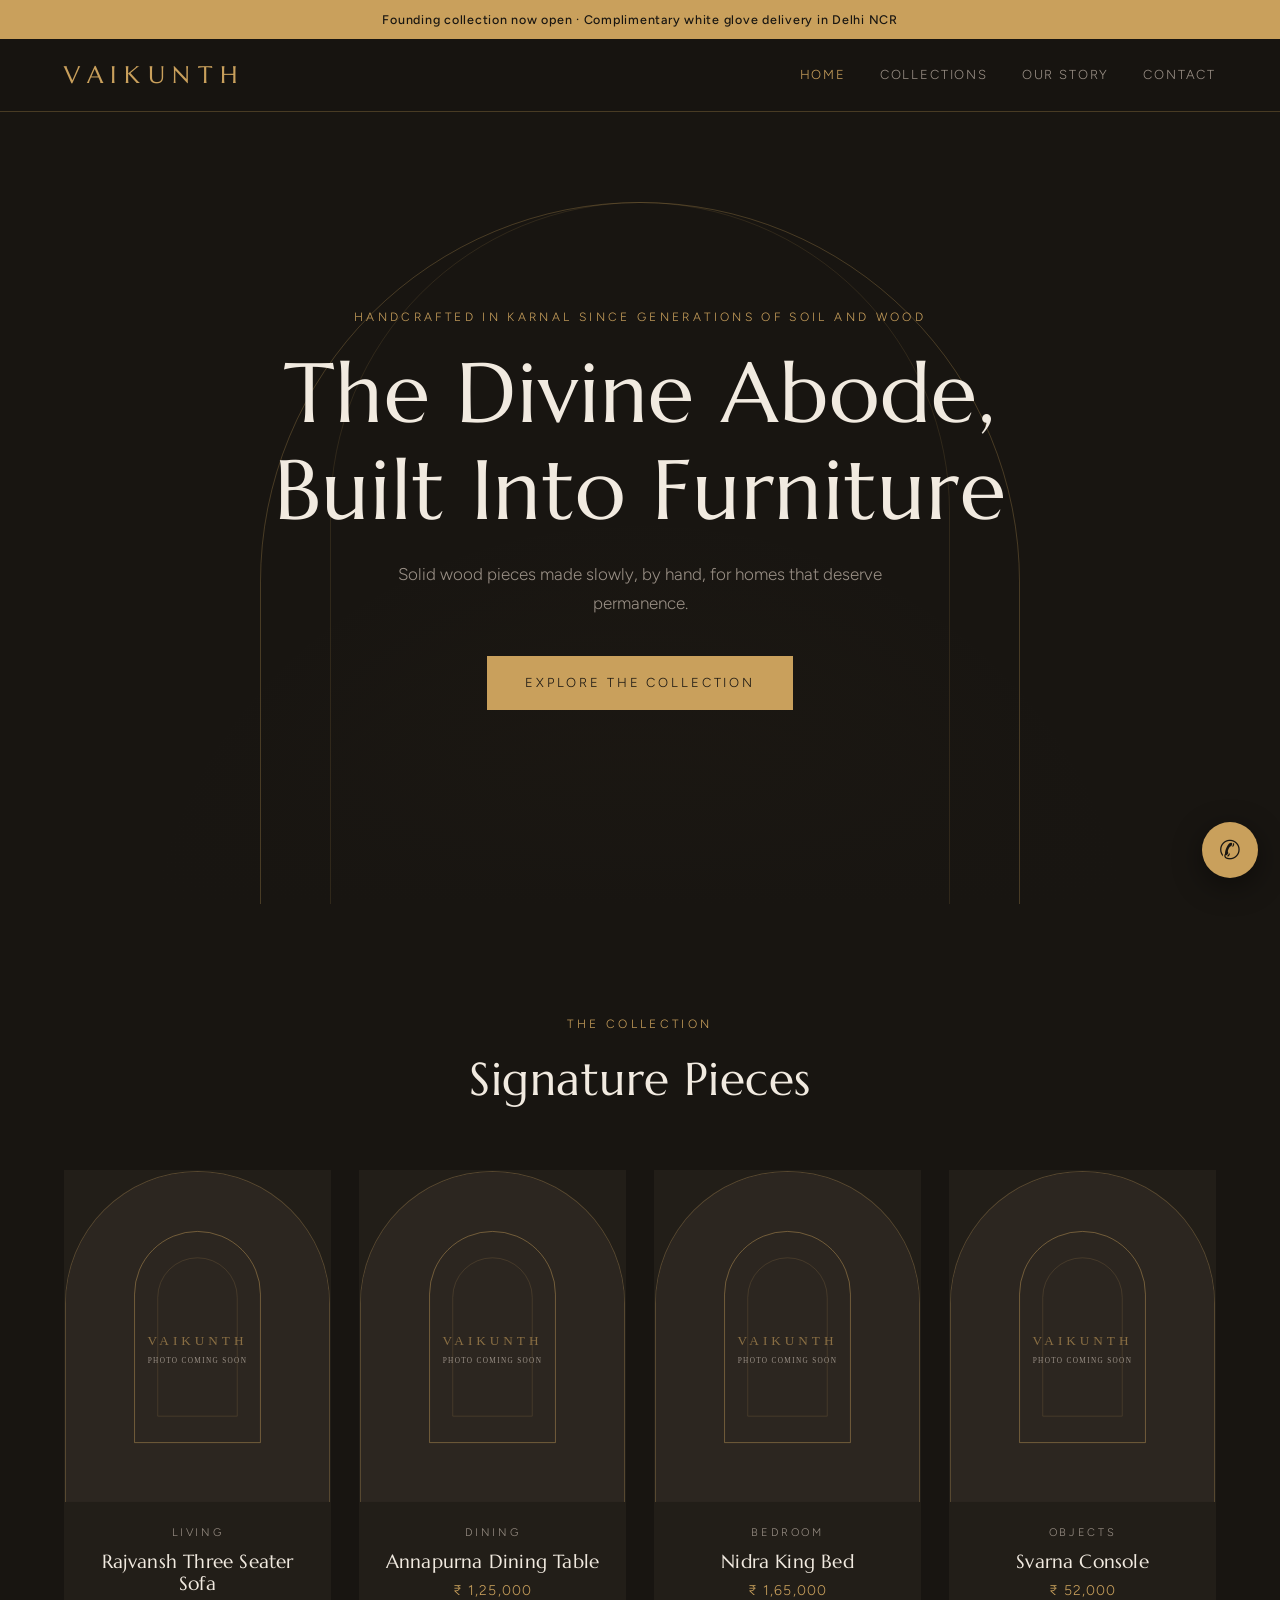
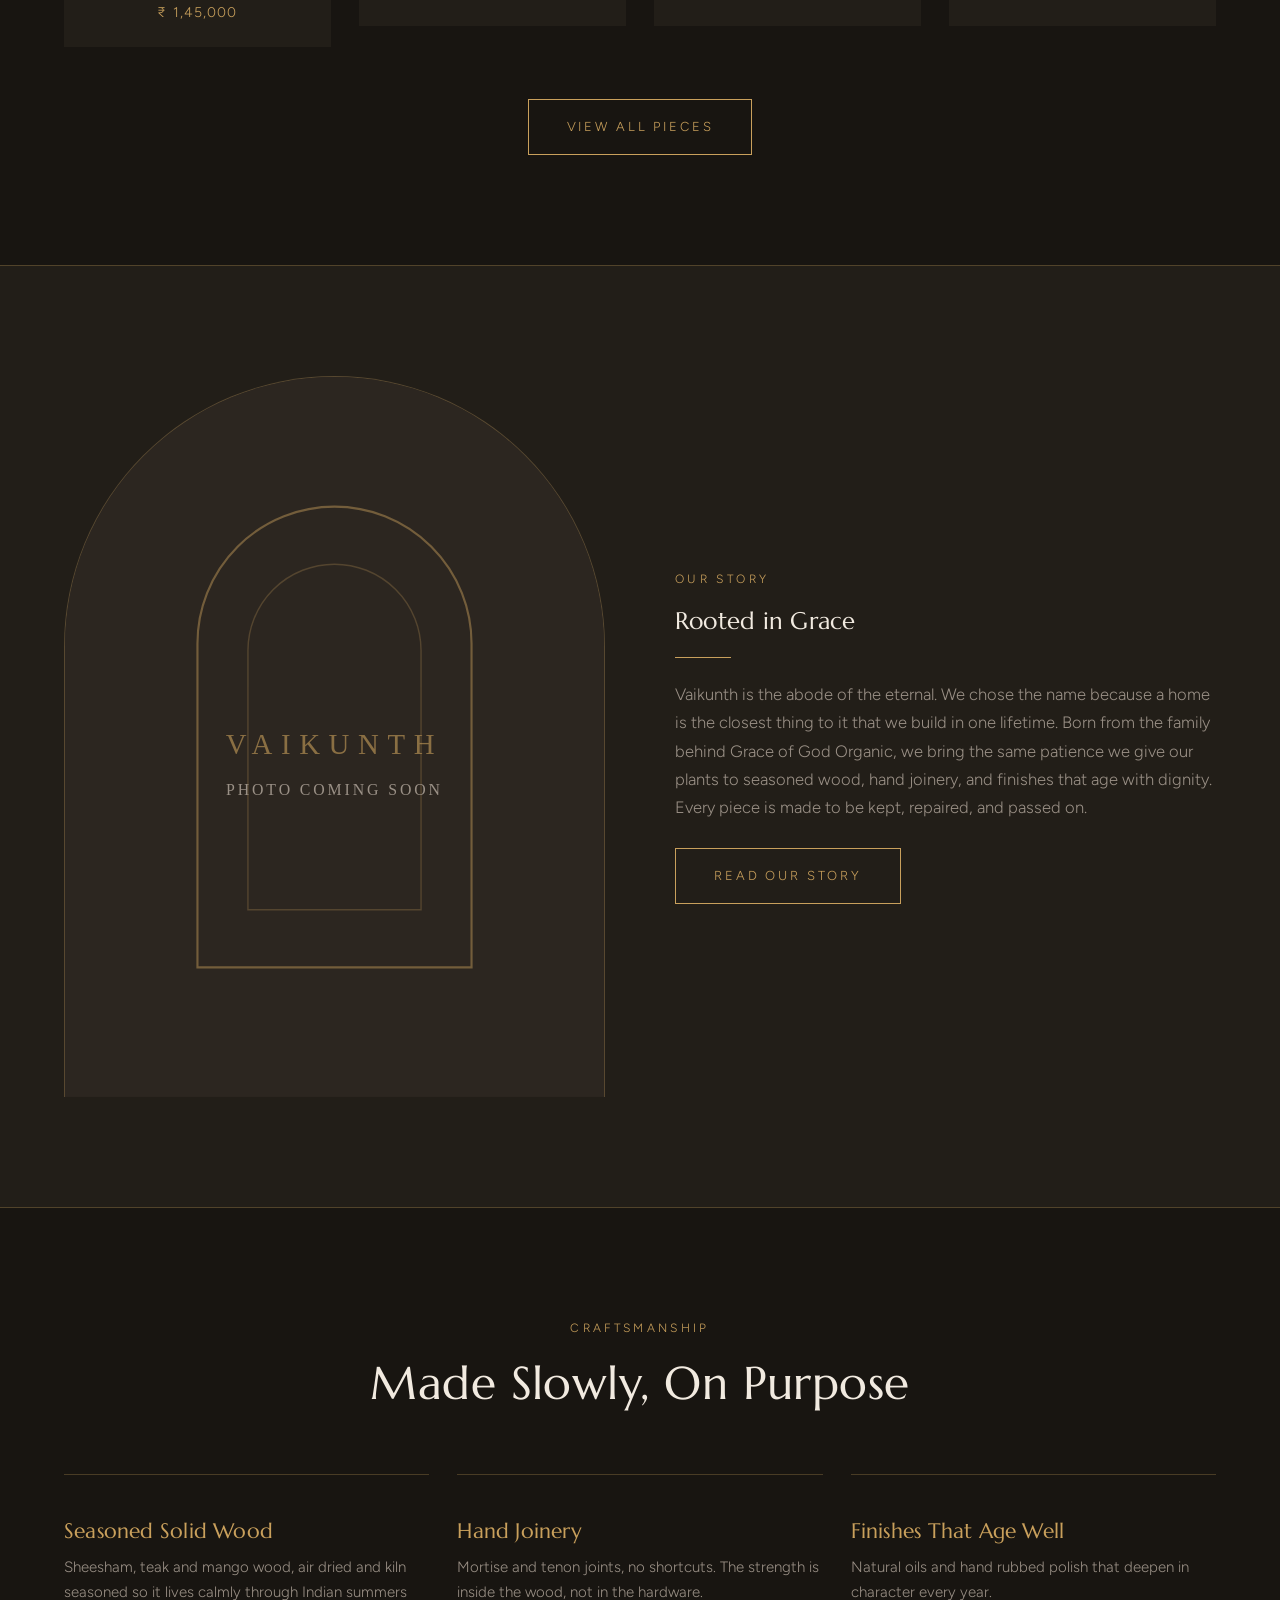
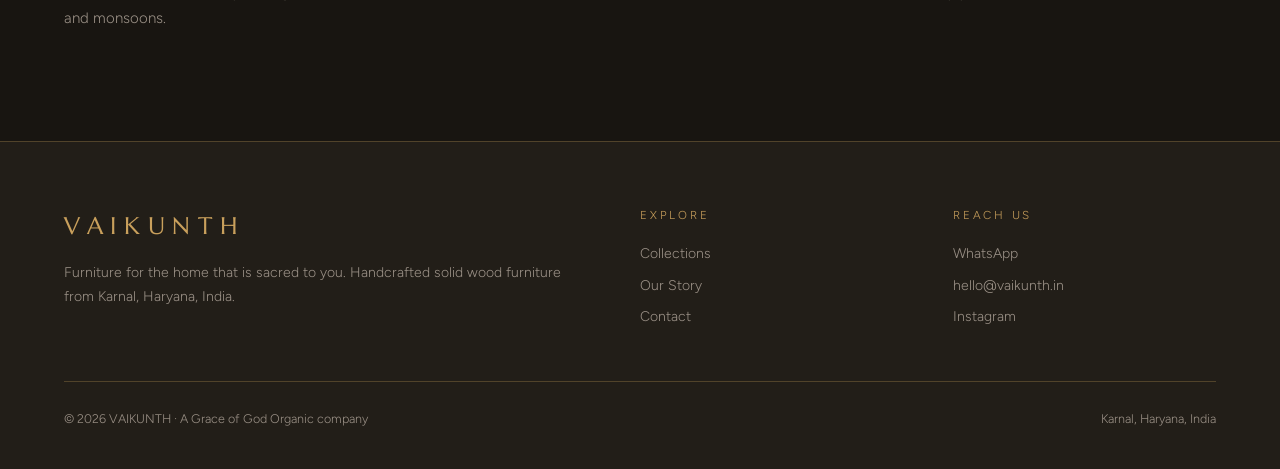
==== index.html @ a3ccf396 "Add files via upload" ====
<!DOCTYPE html><html lang="en"><head><meta charset="UTF-8"><meta name="viewport" content="width=device-width,initial-scale=1">
<title>Vaikunth — Handcrafted Luxury Furniture</title><meta name="description" content="Handcrafted solid wood luxury furniture from Karnal, India. Sofas, dining, beds and decor made to be kept for generations.">
<link rel="stylesheet" href="style.css"></head><body>
<div class="announce" id="announce"></div><nav id="nav"></nav>
<header class="hero"><div class="hero-img" id="hero-img"></div>
  <div class="hero-arch"></div><div class="hero-arch b"></div>
  <div class="wrap"><div class="eyebrow" id="hero-eyebrow"></div>
    <h1 id="hero-title"></h1><p id="hero-sub"></p>
    <a class="btn" href="collections.html" id="hero-cta"></a></div>
</header>
<section><div class="wrap">
  <div class="sec-head rv"><div class="eyebrow">The Collection</div><h2>Signature Pieces</h2></div>
  <div class="grid g4" id="featured"></div>
  <div style="text-align:center;margin-top:52px" class="rv"><a class="btn ghost" href="collections.html">View All Pieces</a></div>
</div></section>
<section class="band"><div class="wrap split">
  <div class="frame rv"><img src="images/placeholder.svg" alt="Vaikunth craftsmanship"></div>
  <div class="rv"><div class="eyebrow">Our Story</div><h2 id="story-title"></h2><div class="gold-line"></div>
    <p id="story-text"></p><br><a class="btn ghost" href="about.html">Read Our Story</a></div>
</div></section>
<section><div class="wrap">
  <div class="sec-head rv"><div class="eyebrow">Craftsmanship</div><h2>Made Slowly, On Purpose</h2></div>
  <div class="grid g3" id="craft"></div>
</div></section>
<footer id="footer"></footer>
<script src="config.js"></script><script src="app.js"></script><script>boot("index")</script>
</body></html>
---- style.css ----
/* VAIKUNTH design system — edit config.js for content; this file controls look */
@import url('https://fonts.googleapis.com/css2?family=Marcellus&family=Figtree:wght@300;400;500;600&display=swap');

:root{
  --ink:#181511;          /* charcoal */
  --ink-2:#221E18;        /* raised surface */
  --ink-3:#2C2620;        /* card */
  --gold:#C9A05C;         /* antique gold */
  --gold-soft:#A98B58;
  --ivory:#F1EAE0;
  --stone:#9A9086;
  --line:rgba(201,160,92,.28);
  --display:'Marcellus',serif;
  --body:'Figtree',sans-serif;
  --arch:999px 999px 0 0;
}
*{margin:0;padding:0;box-sizing:border-box}
html{scroll-behavior:smooth}
body{background:var(--ink);color:var(--ivory);font-family:var(--body);font-weight:300;line-height:1.7;-webkit-font-smoothing:antialiased}
img{display:block;width:100%;height:100%;object-fit:cover}
a{color:inherit;text-decoration:none}
h1,h2,h3{font-family:var(--display);font-weight:400;line-height:1.15;letter-spacing:.01em}

.wrap{max-width:1200px;margin:0 auto;padding:0 24px}
.eyebrow{font-size:12px;letter-spacing:.28em;text-transform:uppercase;color:var(--gold);margin-bottom:18px}
.gold-line{width:56px;height:1px;background:var(--gold);margin:22px 0}

/* Announcement + Nav */
.announce{background:var(--gold);color:var(--ink);text-align:center;font-size:12.5px;font-weight:500;letter-spacing:.06em;padding:9px 16px}
nav{position:sticky;top:0;z-index:50;background:rgba(24,21,17,.85);backdrop-filter:blur(14px);border-bottom:1px solid var(--line)}
.nav-in{display:flex;align-items:center;justify-content:space-between;height:72px}
.logo{font-family:var(--display);font-size:24px;letter-spacing:.32em;color:var(--gold)}
.nav-links{display:flex;gap:34px;font-size:13px;letter-spacing:.14em;text-transform:uppercase}
.nav-links a{color:var(--stone);transition:color .3s}
.nav-links a:hover,.nav-links a.on{color:var(--gold)}
.burger{display:none;background:none;border:1px solid var(--line);color:var(--gold);font-size:20px;padding:4px 12px;cursor:pointer}

/* Hero */
.hero{min-height:88vh;display:grid;place-items:center;text-align:center;position:relative;overflow:hidden;
  background:radial-gradient(60% 90% at 50% 110%,rgba(201,160,92,.16),transparent 65%),var(--ink)}
.hero-img{position:absolute;inset:0;background-size:cover;background-position:center;z-index:0}
.hero-img::after{content:"";position:absolute;inset:0;background:linear-gradient(180deg,rgba(24,21,17,.55),rgba(24,21,17,.75) 70%,var(--ink))}
.hero .wrap,.hero-arch{position:relative;z-index:1}
.hero-arch{position:absolute;inset:auto 0 -32vh 0;margin:0 auto;width:min(78vw,760px);height:110vh;border:1px solid var(--line);border-radius:var(--arch);pointer-events:none;will-change:transform}
.hero-arch.b{width:min(64vw,620px);opacity:.5}
.hero h1{font-size:clamp(42px,7vw,84px);white-space:pre-line;margin:18px 0 22px}
.hero p{color:var(--stone);max-width:520px;margin:0 auto 38px;font-size:17px}
.btn{display:inline-block;font-size:13px;letter-spacing:.22em;text-transform:uppercase;color:var(--ink);background:var(--gold);padding:16px 38px;transition:background .3s,transform .3s}
.btn:hover{background:var(--ivory);transform:translateY(-2px)}
.btn.ghost{background:transparent;color:var(--gold);border:1px solid var(--gold)}
.btn.ghost:hover{background:var(--gold);color:var(--ink)}

/* Sections */
section{padding:110px 0}
.sec-head{text-align:center;max-width:640px;margin:0 auto 64px}
.sec-head h2{font-size:clamp(30px,4vw,46px)}
.sec-head p{color:var(--stone);margin-top:14px}

/* Cards + grids */
.grid{display:grid;gap:28px}
.g3{grid-template-columns:repeat(3,1fr)}
.g4{grid-template-columns:repeat(4,1fr)}
.card{perspective:900px}
.card-in{background:var(--ink-2);border:1px solid transparent;transition:border-color .4s,transform .4s;transform-style:preserve-3d;will-change:transform}
.card:hover .card-in{border-color:var(--line)}
.frame{aspect-ratio:4/5;border-radius:var(--arch);overflow:hidden;background:var(--ink-3);border:1px solid var(--line);border-bottom:none}
.card-body{padding:22px;text-align:center}
.card-body h3{font-size:19px;margin-bottom:6px}
.price{color:var(--gold);font-size:14px;letter-spacing:.08em}
.coll-name{font-size:11px;letter-spacing:.24em;text-transform:uppercase;color:var(--stone);margin-bottom:8px}

/* Story band */
.band{background:var(--ink-2);border-top:1px solid var(--line);border-bottom:1px solid var(--line)}
.split{display:grid;grid-template-columns:1fr 1fr;gap:70px;align-items:center}
.split .frame{aspect-ratio:3/4}
.split p{color:var(--stone);font-size:16.5px}

/* Craft */
.craft{border-top:1px solid var(--line);padding-top:44px}
.craft h3{font-size:21px;color:var(--gold);margin-bottom:12px}
.craft p{color:var(--stone);font-size:15px}

/* Product page */
.pd{display:grid;grid-template-columns:1fr 1fr;gap:70px;padding:80px 0;align-items:start}
.pd .frame{aspect-ratio:4/5;position:sticky;top:100px}
.pd h1{font-size:clamp(32px,4vw,48px);margin:10px 0 8px}
.pd .price{font-size:20px}
.pd .desc{color:var(--stone);margin:26px 0;font-size:16.5px}
.spec{display:grid;grid-template-columns:130px 1fr;gap:10px 20px;font-size:14.5px;border-top:1px solid var(--line);padding-top:24px;margin-bottom:34px}
.spec dt{color:var(--gold);letter-spacing:.08em;text-transform:uppercase;font-size:11.5px;padding-top:2px}
.spec dd{color:var(--ivory)}
.cta-row{display:flex;gap:14px;flex-wrap:wrap}

/* About */
.about p{color:var(--stone);font-size:17px;margin-bottom:22px;max-width:680px}
.promise{display:grid;grid-template-columns:repeat(2,1fr);gap:16px;margin-top:44px;max-width:680px}
.promise div{border:1px solid var(--line);padding:18px 22px;font-size:14.5px;color:var(--ivory)}
.promise div::before{content:"— ";color:var(--gold)}

/* Contact */
.contact-grid{display:grid;grid-template-columns:1fr 1fr;gap:70px}
.c-item{margin-bottom:26px}
.c-item .eyebrow{margin-bottom:6px}
.c-item a{font-size:19px;font-family:var(--display)}
.c-item a:hover{color:var(--gold)}
form{display:grid;gap:16px}
input,textarea{background:var(--ink-2);border:1px solid var(--line);color:var(--ivory);font-family:var(--body);font-size:15px;padding:15px 18px;width:100%}
input:focus,textarea:focus{outline:1px solid var(--gold)}
label{font-size:11.5px;letter-spacing:.2em;text-transform:uppercase;color:var(--stone)}

/* Footer */
footer{border-top:1px solid var(--line);padding:64px 0 40px;background:var(--ink-2)}
.f-grid{display:grid;grid-template-columns:2fr 1fr 1fr;gap:50px;margin-bottom:44px}
.f-grid .logo{margin-bottom:14px;display:block}
.f-grid p,.f-grid a{color:var(--stone);font-size:14px;display:block;margin-bottom:8px}
.f-grid a:hover{color:var(--gold)}
.f-head{font-size:11.5px;letter-spacing:.24em;text-transform:uppercase;color:var(--gold);margin-bottom:16px}
.f-bottom{border-top:1px solid var(--line);padding-top:26px;font-size:12.5px;color:var(--stone);display:flex;justify-content:space-between;flex-wrap:wrap;gap:10px}

/* WhatsApp float */
.wa-float{position:fixed;right:22px;bottom:22px;z-index:60;width:56px;height:56px;border-radius:50%;background:var(--gold);color:var(--ink);display:grid;place-items:center;font-size:26px;box-shadow:0 8px 30px rgba(0,0,0,.45);transition:transform .3s}
.wa-float:hover{transform:scale(1.08)}

/* Reveal animation */
.rv{opacity:0;transform:translateY(34px);transition:opacity .9s ease,transform .9s ease}
.rv.in{opacity:1;transform:none}

@media(prefers-reduced-motion:reduce){
  .rv{opacity:1;transform:none;transition:none}
  .hero-arch{display:none}
  html{scroll-behavior:auto}
}
@media(max-width:920px){
  .g3,.g4{grid-template-columns:repeat(2,1fr)}
  .split,.pd,.contact-grid{grid-template-columns:1fr;gap:44px}
  .pd .frame{position:static}
  .f-grid{grid-template-columns:1fr}
  .nav-links{display:none;position:absolute;top:72px;left:0;right:0;background:var(--ink-2);flex-direction:column;padding:26px;gap:20px;border-bottom:1px solid var(--line)}
  .nav-links.open{display:flex}
  .burger{display:block}
  section{padding:76px 0}
}
@media(max-width:560px){.g3,.g4{grid-template-columns:1fr}.promise{grid-template-columns:1fr}}
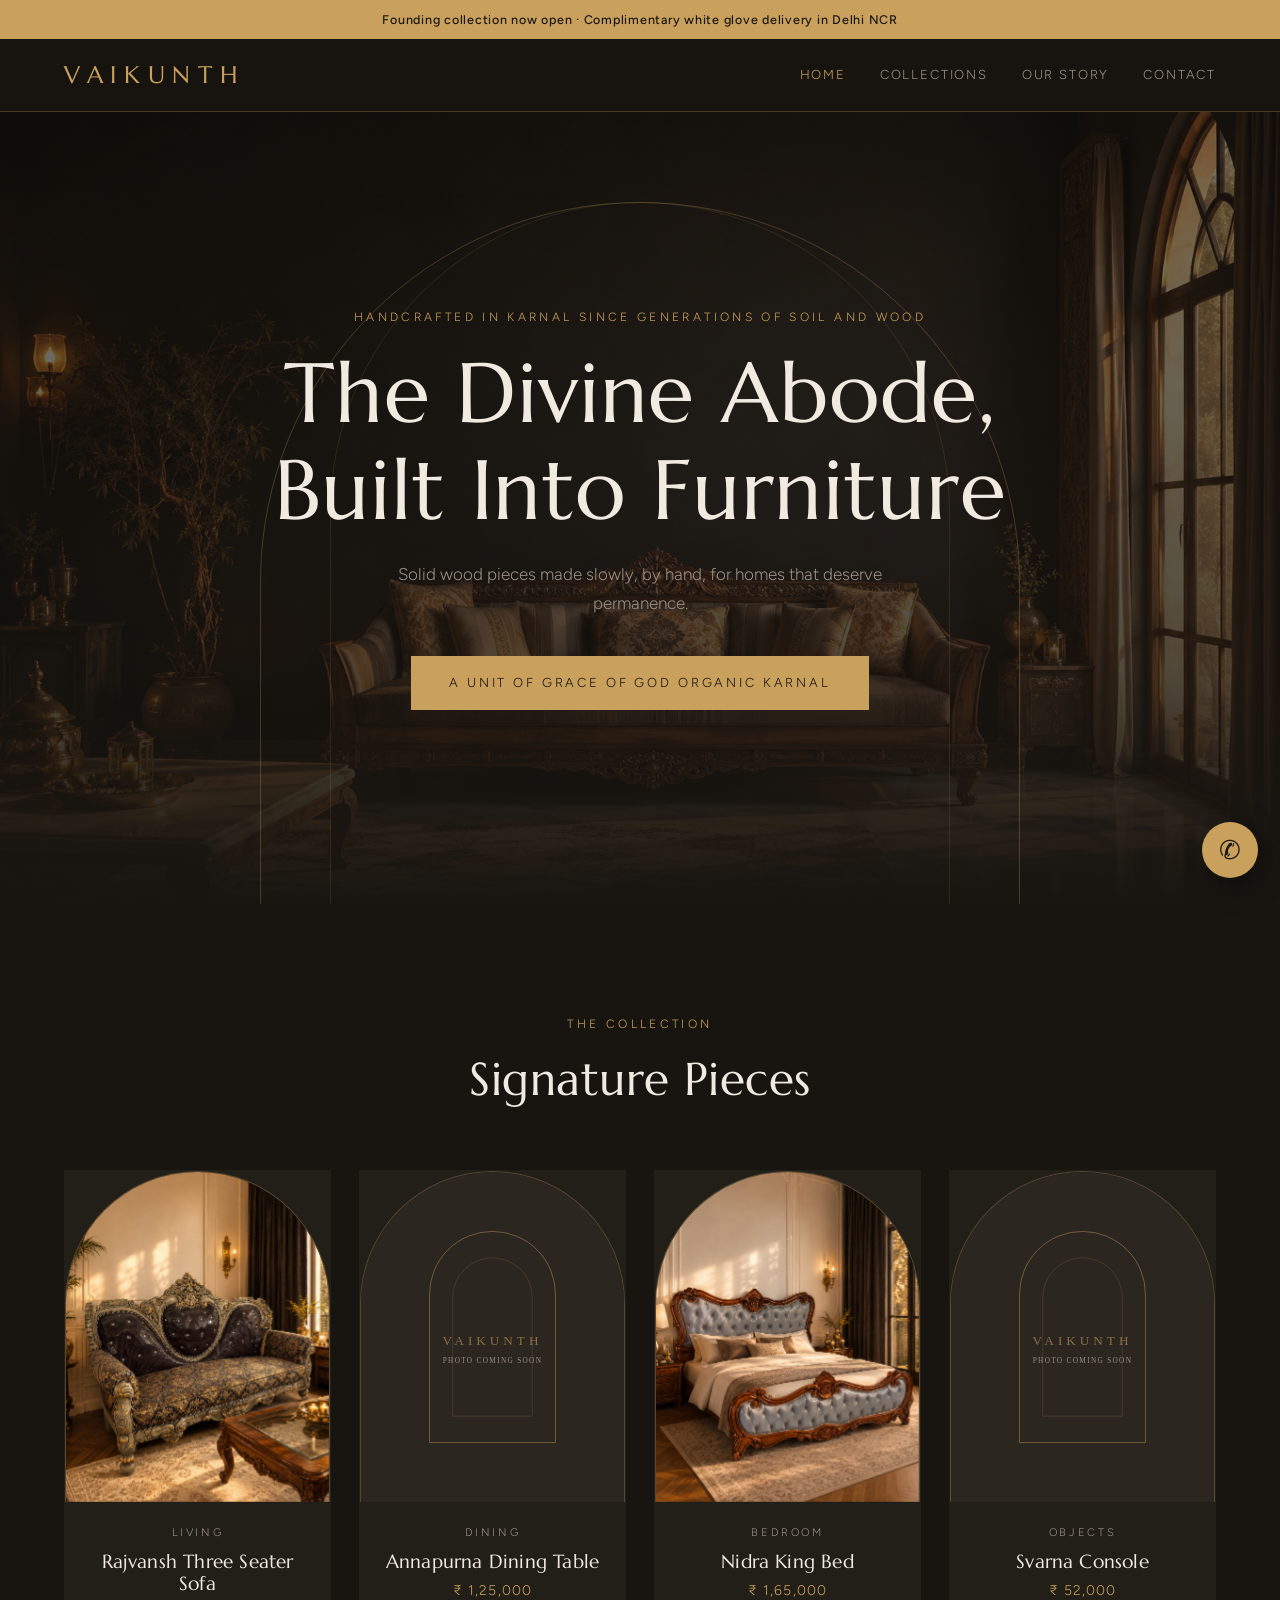
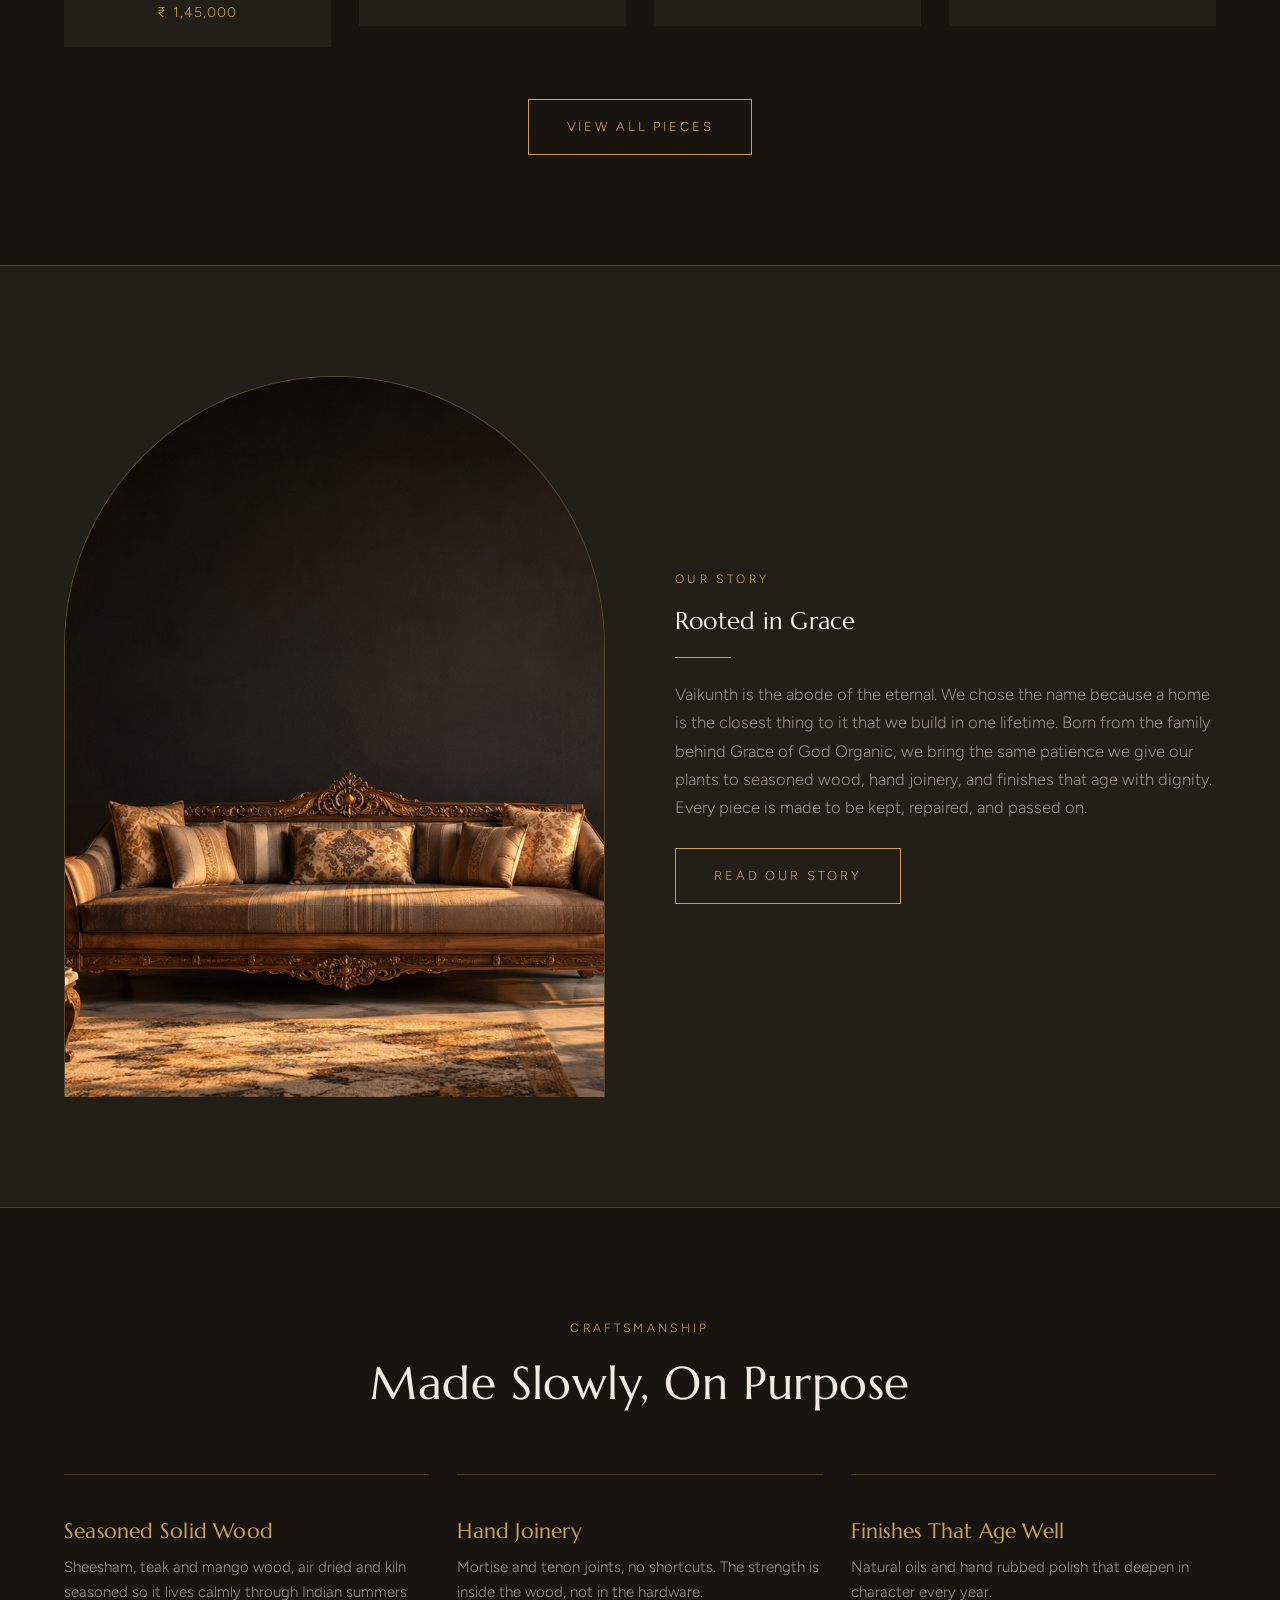
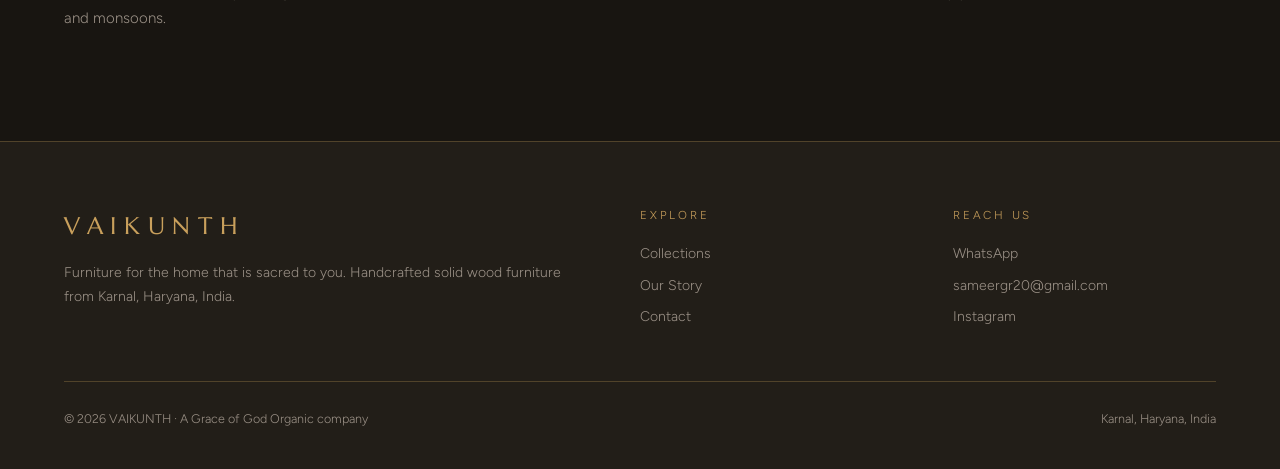
==== commit 223188ae: "Replace placeholder image with hero image" ====
--- a/index.html
+++ b/index.html
@@ -14,7 +14,7 @@
   <div style="text-align:center;margin-top:52px" class="rv"><a class="btn ghost" href="collections.html">View All Pieces</a></div>
 </div></section>
 <section class="band"><div class="wrap split">
-  <div class="frame rv"><img src="images/placeholder.svg" alt="Vaikunth craftsmanship"></div>
+  <div class="frame rv"><img src="images/hero.jpeg" alt="Vaikunth craftsmanship"></div>
   <div class="rv"><div class="eyebrow">Our Story</div><h2 id="story-title"></h2><div class="gold-line"></div>
     <p id="story-text"></p><br><a class="btn ghost" href="about.html">Read Our Story</a></div>
 </div></section>
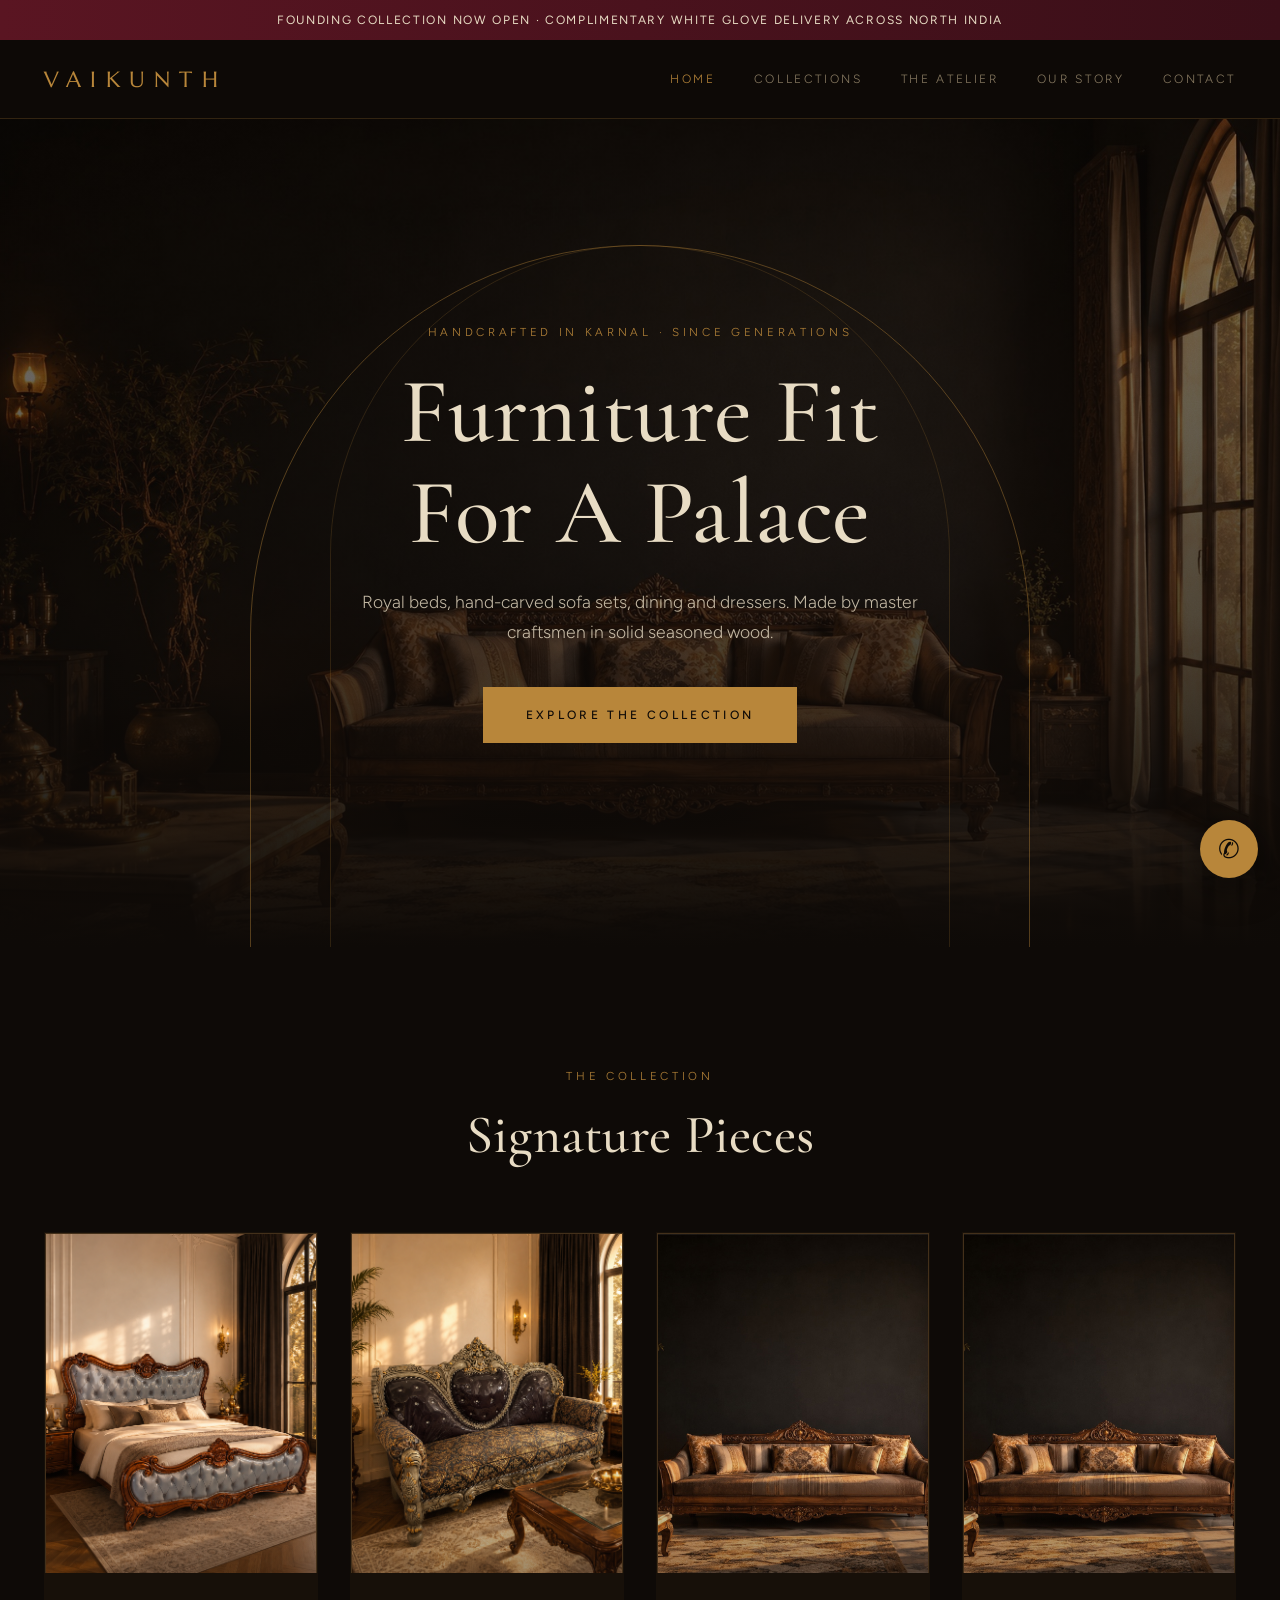
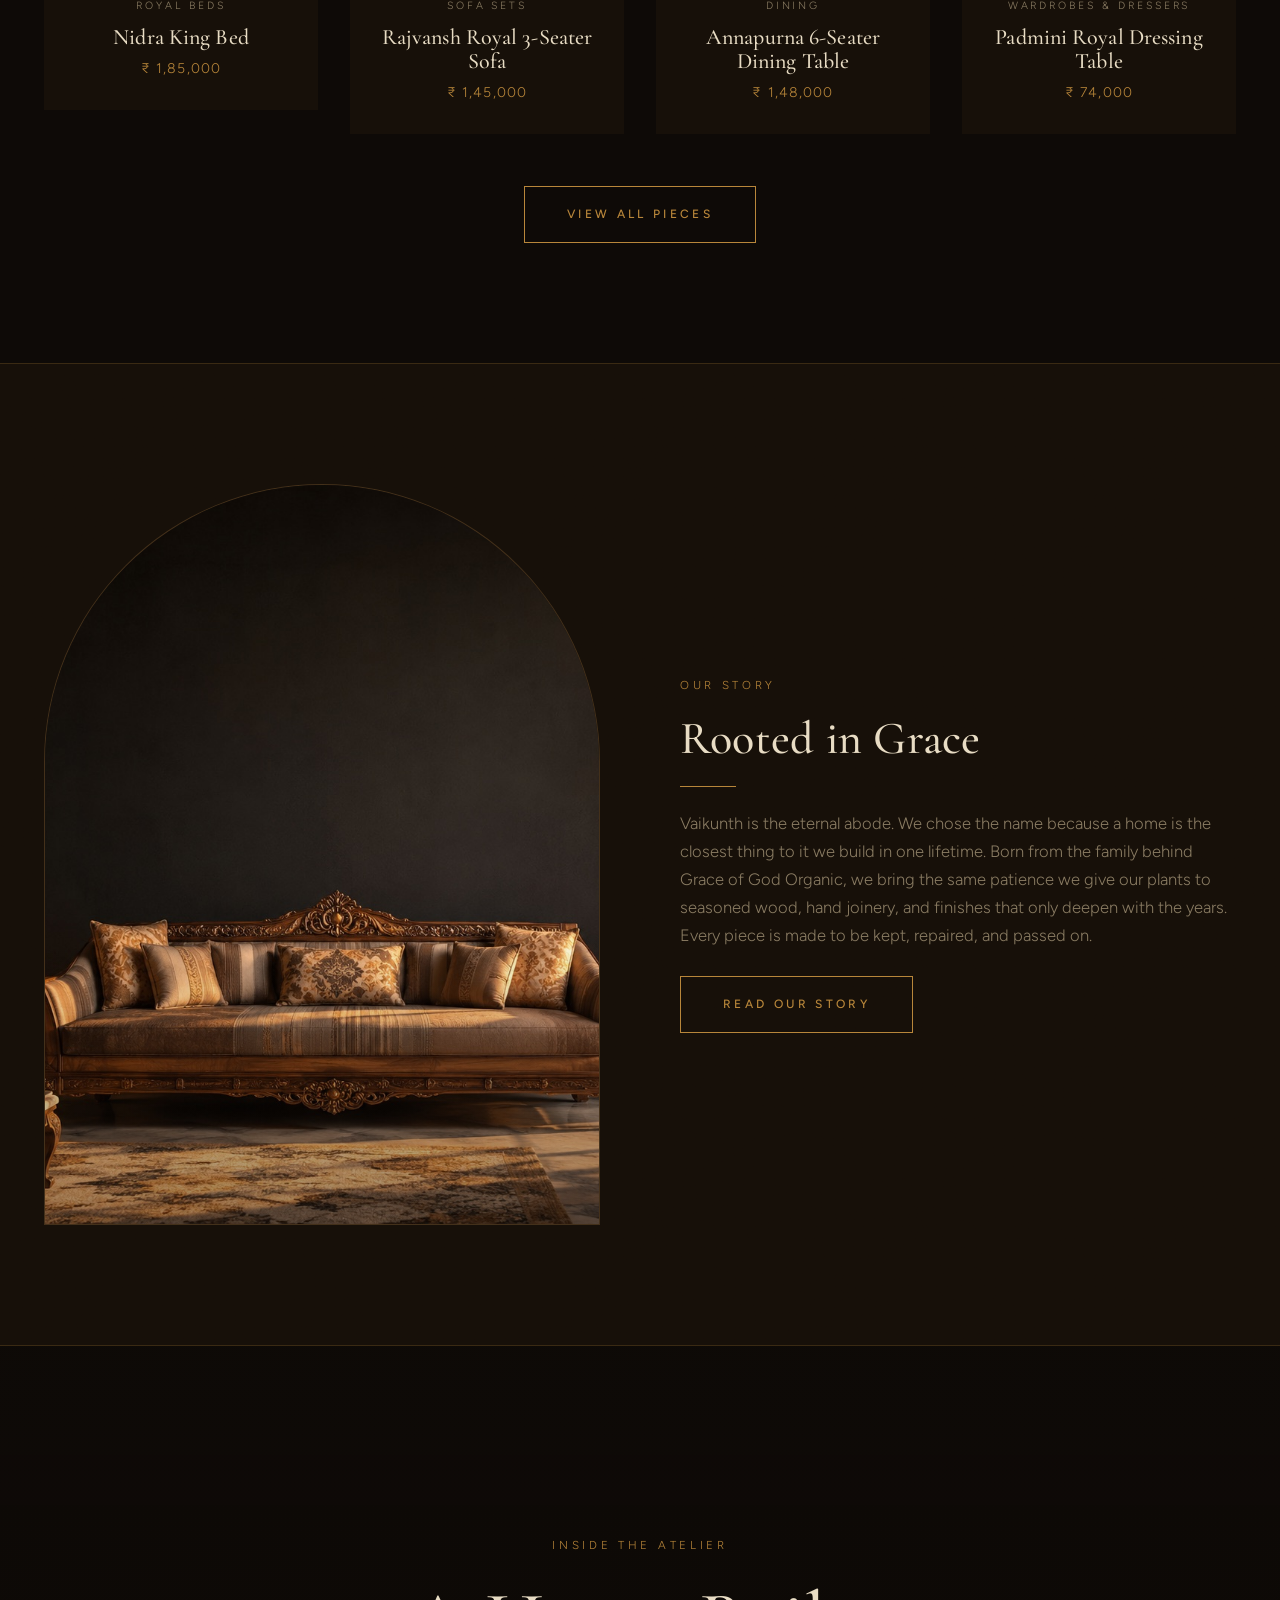
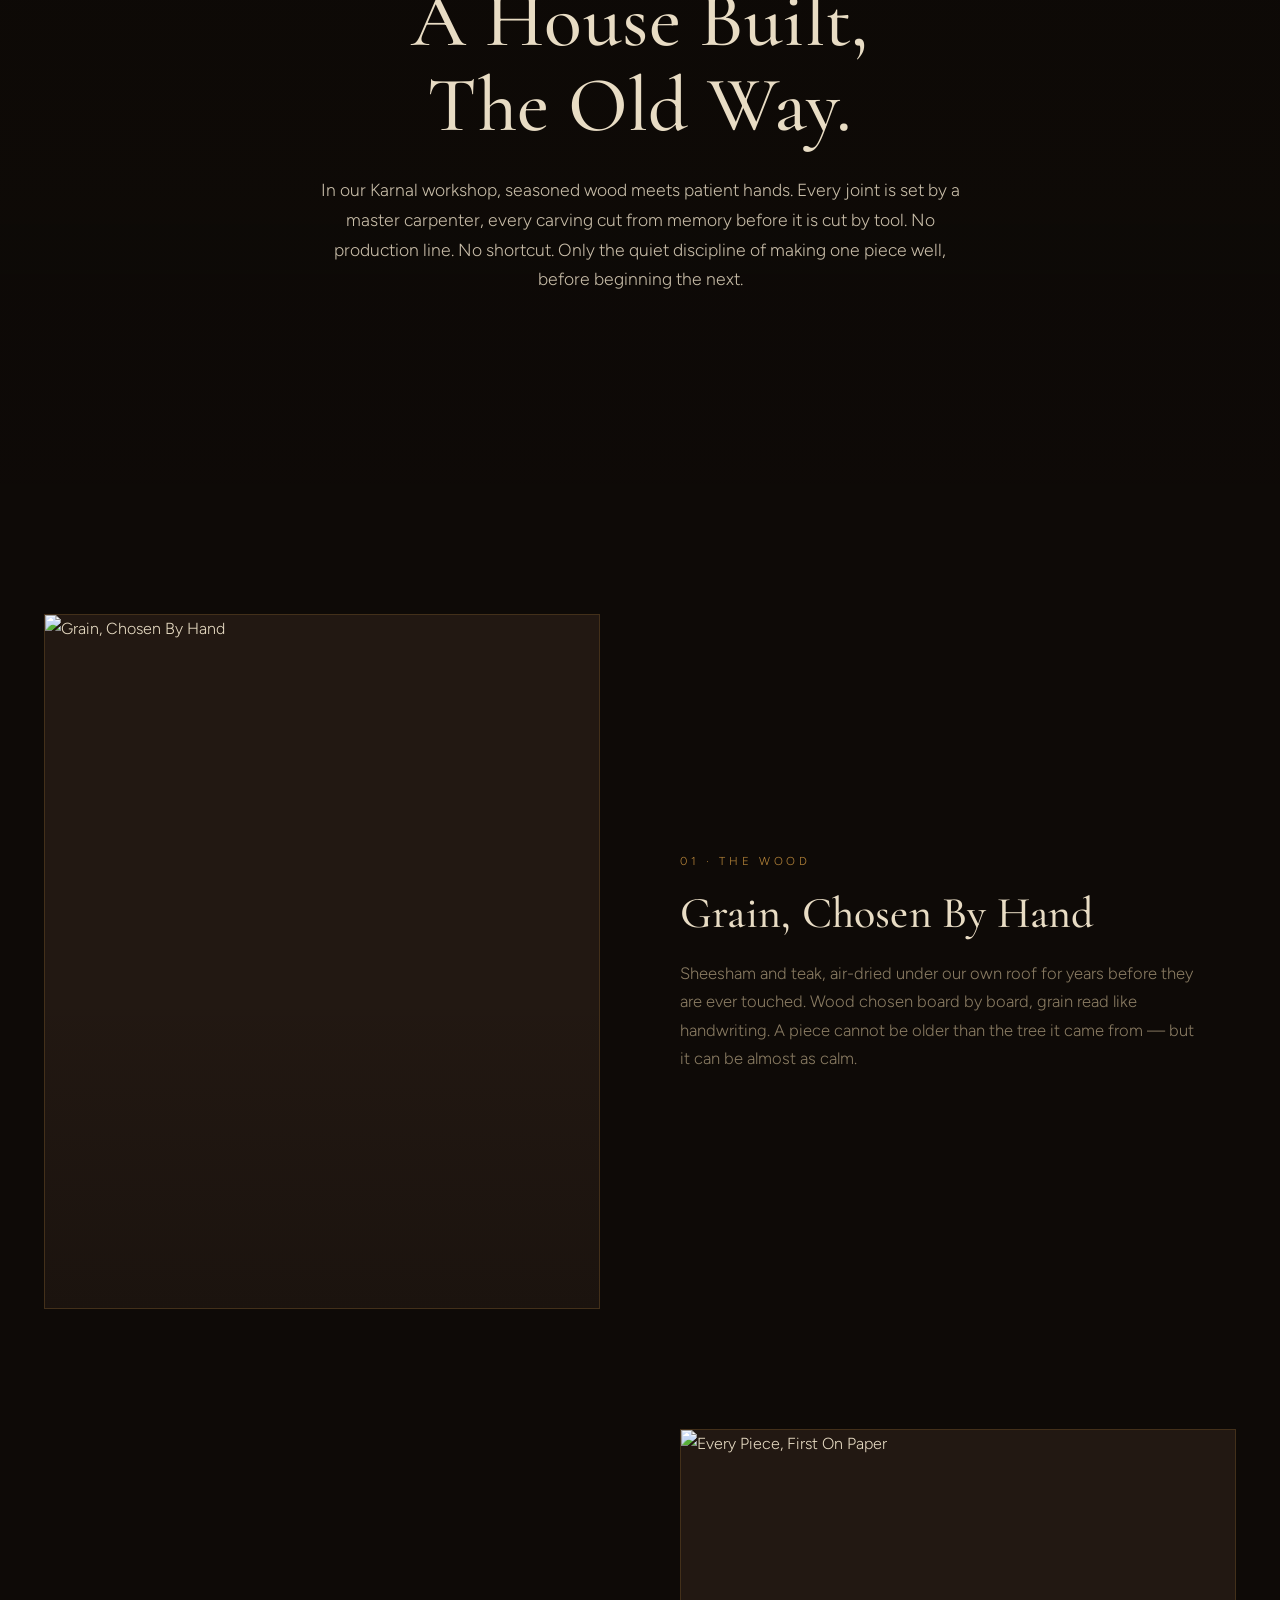
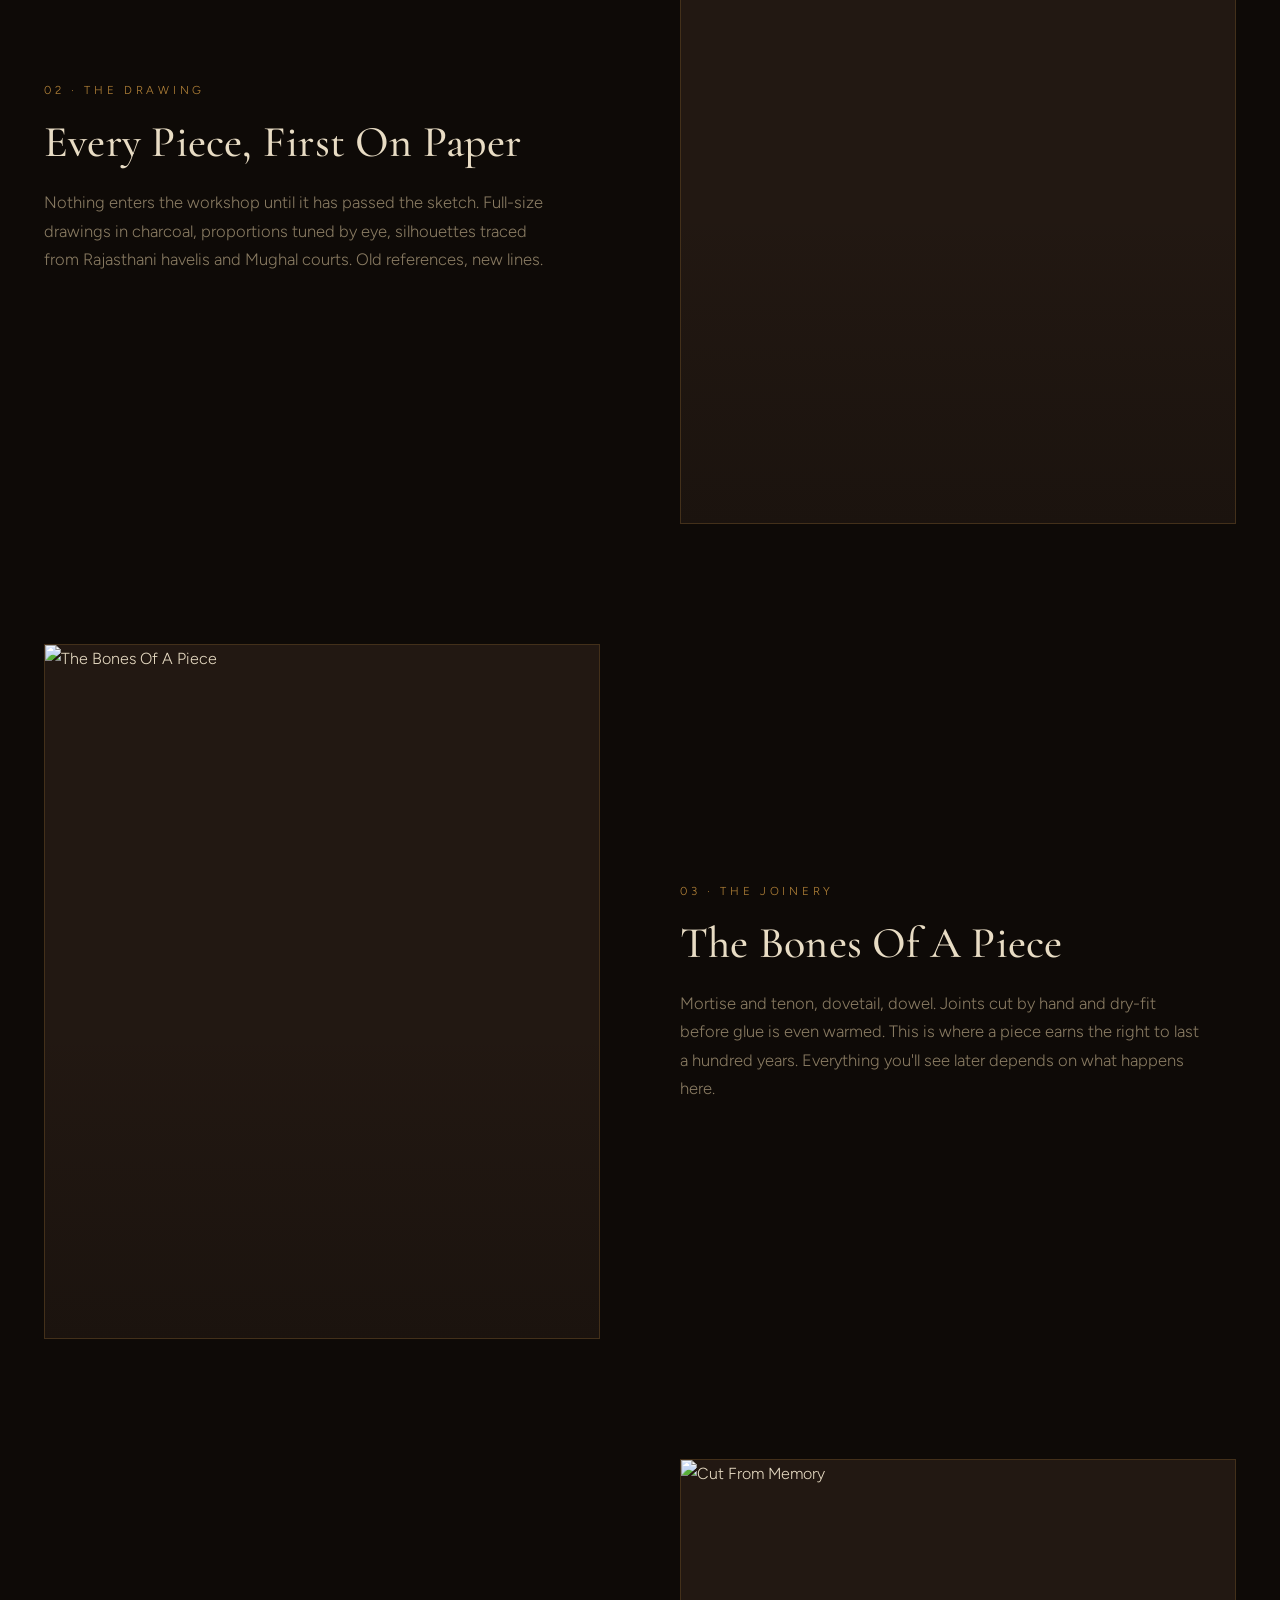
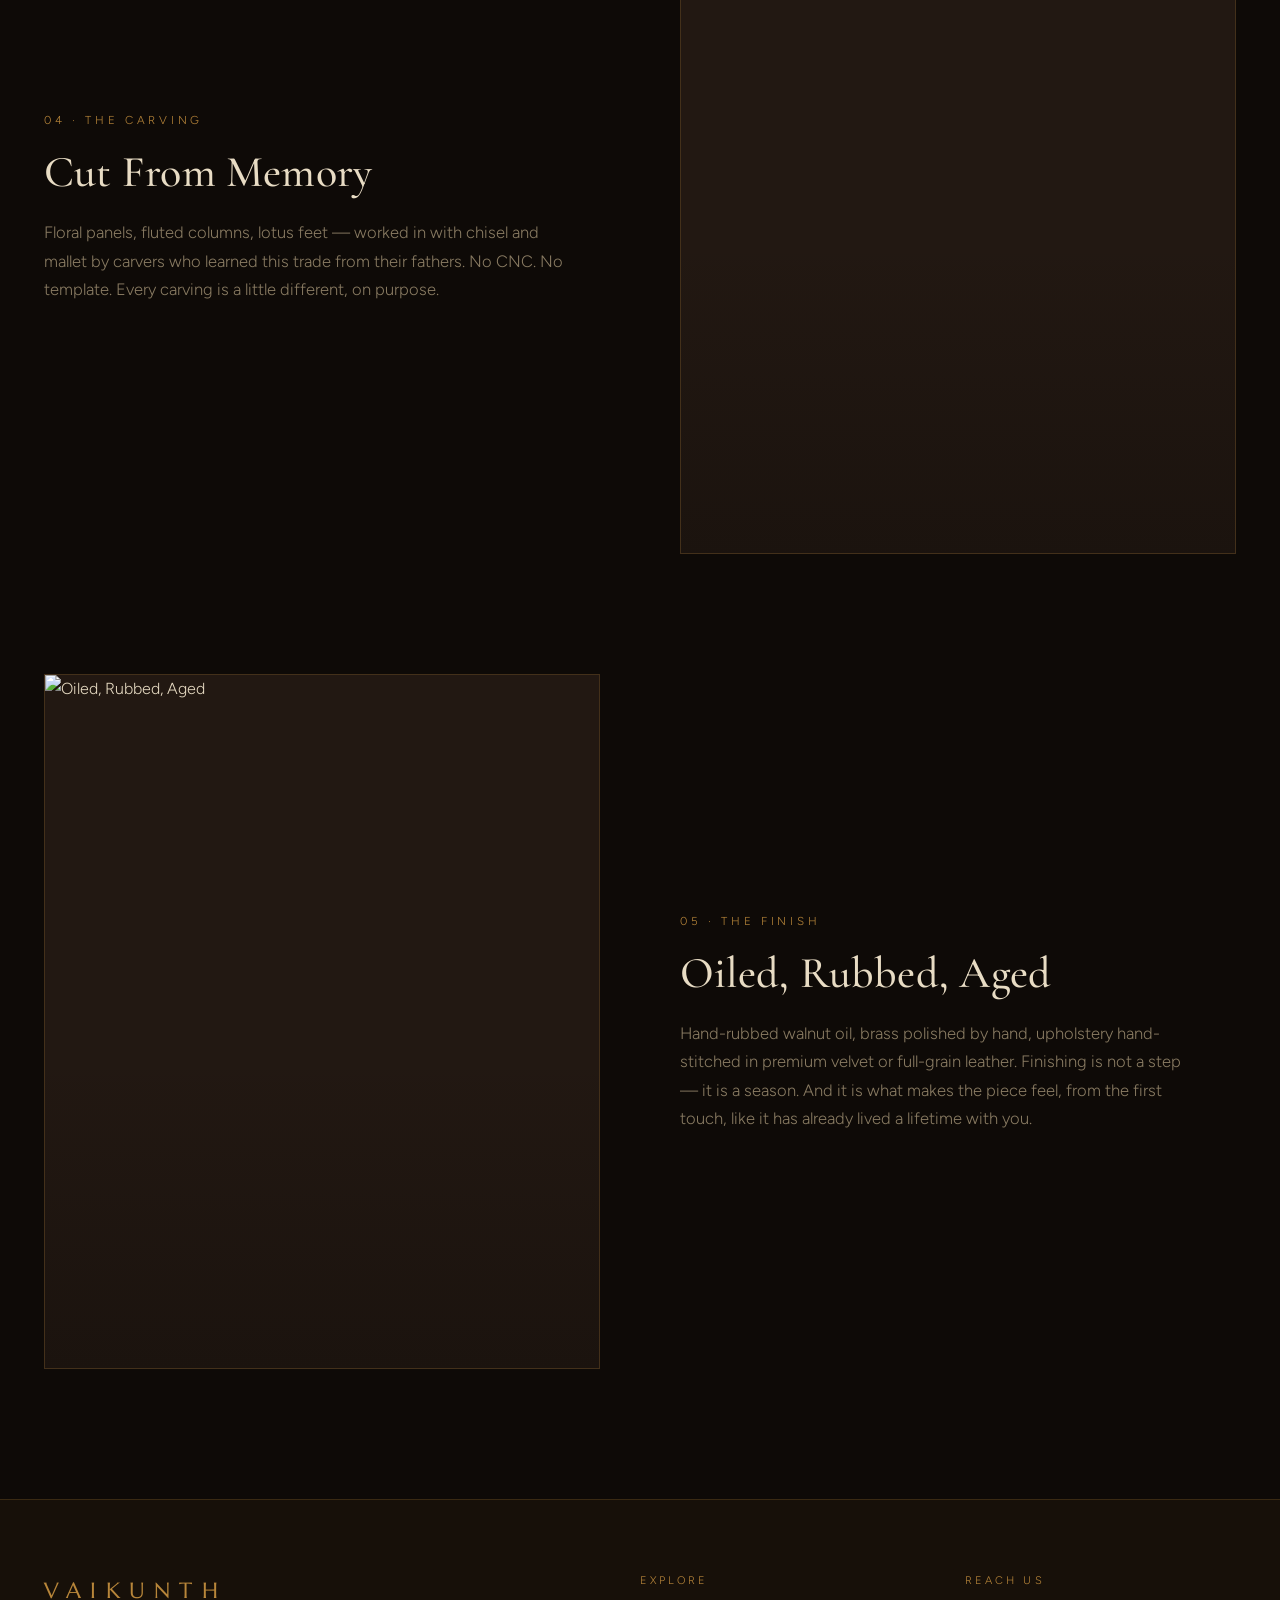
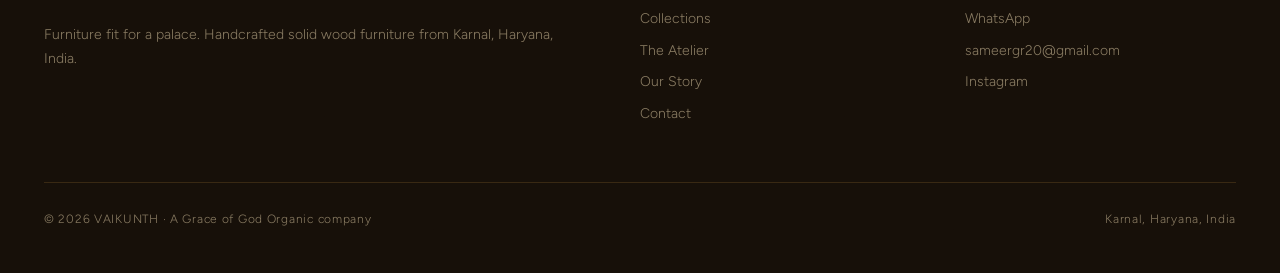
==== commit 99737c42: "Redesign: royal palette, correct catalog, atelier, coverflow scenes - Palette overhaul: walnut / age" ====
--- a/index.html
+++ b/index.html
@@ -18,10 +18,8 @@
   <div class="rv"><div class="eyebrow">Our Story</div><h2 id="story-title"></h2><div class="gold-line"></div>
     <p id="story-text"></p><br><a class="btn ghost" href="about.html">Read Our Story</a></div>
 </div></section>
-<section><div class="wrap">
-  <div class="sec-head rv"><div class="eyebrow">Craftsmanship</div><h2>Made Slowly, On Purpose</h2></div>
-  <div class="grid g3" id="craft"></div>
-</div></section>
+<section class="atelier-hero" id="atelier-hero"></section>
+<section class="process"><div class="wrap" id="atelier-process"></div></section>
 <footer id="footer"></footer>
 <script src="config.js"></script><script src="app.js"></script><script>boot("index")</script>
 </body></html>
--- a/style.css
+++ b/style.css
@@ -1,125 +1,248 @@
 /* VAIKUNTH design system — edit config.js for content; this file controls look */
-@import url('https://fonts.googleapis.com/css2?family=Marcellus&family=Figtree:wght@300;400;500;600&display=swap');
+@import url('https://fonts.googleapis.com/css2?family=Cormorant+Garamond:wght@400;500;600&family=Marcellus&family=Figtree:wght@300;400;500;600&display=swap');
 
 :root{
-  --ink:#181511;          /* charcoal */
-  --ink-2:#221E18;        /* raised surface */
-  --ink-3:#2C2620;        /* card */
-  --gold:#C9A05C;         /* antique gold */
-  --gold-soft:#A98B58;
-  --ivory:#F1EAE0;
-  --stone:#9A9086;
-  --line:rgba(201,160,92,.28);
-  --display:'Marcellus',serif;
+  --ink:#0E0A07;           /* walnut-black */
+  --ink-2:#171009;         /* raised surface */
+  --ink-3:#221812;         /* card body */
+  --brass:#B8863A;         /* aged brass, warmer than gold */
+  --brass-soft:#8E6829;
+  --oxblood:#5A1522;       /* deep royal accent */
+  --oxblood-2:#3A0F18;
+  --ivory:#E8DCC4;         /* warm ivory */
+  --dust:#8A7C63;          /* muted body text */
+  --line:rgba(184,134,58,.22);
+  --line-strong:rgba(184,134,58,.42);
+  --display:'Cormorant Garamond',serif;
+  --display-2:'Marcellus',serif;
   --body:'Figtree',sans-serif;
   --arch:999px 999px 0 0;
+  /* Fractal noise as wood-grain suggestion — subtle, warm */
+  --grain:url("data:image/svg+xml;utf8,<svg xmlns='http://www.w3.org/2000/svg' width='260' height='260'><filter id='n'><feTurbulence type='fractalNoise' baseFrequency='0.85' numOctaves='2' seed='7' stitchTiles='stitch'/><feColorMatrix values='0 0 0 0 0.14  0 0 0 0 0.09  0 0 0 0 0.05  0 0 0 0.55 0'/></filter><rect width='100%' height='100%' filter='url(%23n)'/></svg>");
 }
 *{margin:0;padding:0;box-sizing:border-box}
 html{scroll-behavior:smooth}
 body{background:var(--ink);color:var(--ivory);font-family:var(--body);font-weight:300;line-height:1.7;-webkit-font-smoothing:antialiased}
+body::before{content:"";position:fixed;inset:0;background:var(--grain);opacity:.35;pointer-events:none;z-index:1;mix-blend-mode:overlay}
 img{display:block;width:100%;height:100%;object-fit:cover}
 a{color:inherit;text-decoration:none}
-h1,h2,h3{font-family:var(--display);font-weight:400;line-height:1.15;letter-spacing:.01em}
-
-.wrap{max-width:1200px;margin:0 auto;padding:0 24px}
-.eyebrow{font-size:12px;letter-spacing:.28em;text-transform:uppercase;color:var(--gold);margin-bottom:18px}
-.gold-line{width:56px;height:1px;background:var(--gold);margin:22px 0}
+h1,h2,h3{font-family:var(--display);font-weight:500;line-height:1.1;letter-spacing:.005em}
+h2{font-weight:500}
+
+.wrap{max-width:1240px;margin:0 auto;padding:0 24px;position:relative;z-index:2}
+.eyebrow{font-size:11.5px;letter-spacing:.32em;text-transform:uppercase;color:var(--brass);margin-bottom:18px}
+.gold-line{width:56px;height:1px;background:var(--brass);margin:22px 0}
 
 /* Announcement + Nav */
-.announce{background:var(--gold);color:var(--ink);text-align:center;font-size:12.5px;font-weight:500;letter-spacing:.06em;padding:9px 16px}
-nav{position:sticky;top:0;z-index:50;background:rgba(24,21,17,.85);backdrop-filter:blur(14px);border-bottom:1px solid var(--line)}
-.nav-in{display:flex;align-items:center;justify-content:space-between;height:72px}
-.logo{font-family:var(--display);font-size:24px;letter-spacing:.32em;color:var(--gold)}
-.nav-links{display:flex;gap:34px;font-size:13px;letter-spacing:.14em;text-transform:uppercase}
-.nav-links a{color:var(--stone);transition:color .3s}
-.nav-links a:hover,.nav-links a.on{color:var(--gold)}
-.burger{display:none;background:none;border:1px solid var(--line);color:var(--gold);font-size:20px;padding:4px 12px;cursor:pointer}
-
-/* Hero */
-.hero{min-height:88vh;display:grid;place-items:center;text-align:center;position:relative;overflow:hidden;
-  background:radial-gradient(60% 90% at 50% 110%,rgba(201,160,92,.16),transparent 65%),var(--ink)}
-.hero-img{position:absolute;inset:0;background-size:cover;background-position:center;z-index:0}
-.hero-img::after{content:"";position:absolute;inset:0;background:linear-gradient(180deg,rgba(24,21,17,.55),rgba(24,21,17,.75) 70%,var(--ink))}
-.hero .wrap,.hero-arch{position:relative;z-index:1}
-.hero-arch{position:absolute;inset:auto 0 -32vh 0;margin:0 auto;width:min(78vw,760px);height:110vh;border:1px solid var(--line);border-radius:var(--arch);pointer-events:none;will-change:transform}
-.hero-arch.b{width:min(64vw,620px);opacity:.5}
-.hero h1{font-size:clamp(42px,7vw,84px);white-space:pre-line;margin:18px 0 22px}
-.hero p{color:var(--stone);max-width:520px;margin:0 auto 38px;font-size:17px}
-.btn{display:inline-block;font-size:13px;letter-spacing:.22em;text-transform:uppercase;color:var(--ink);background:var(--gold);padding:16px 38px;transition:background .3s,transform .3s}
-.btn:hover{background:var(--ivory);transform:translateY(-2px)}
-.btn.ghost{background:transparent;color:var(--gold);border:1px solid var(--gold)}
-.btn.ghost:hover{background:var(--gold);color:var(--ink)}
+.announce{background:linear-gradient(90deg,var(--oxblood),var(--oxblood-2));color:var(--ivory);text-align:center;font-size:12px;font-weight:400;letter-spacing:.14em;padding:10px 16px;text-transform:uppercase;position:relative;z-index:3}
+nav{position:sticky;top:0;z-index:50;background:rgba(14,10,7,.82);backdrop-filter:blur(16px);border-bottom:1px solid var(--line)}
+.nav-in{display:flex;align-items:center;justify-content:space-between;height:78px}
+.logo{font-family:var(--display-2);font-size:22px;letter-spacing:.42em;color:var(--brass)}
+.nav-links{display:flex;gap:38px;font-size:12px;letter-spacing:.22em;text-transform:uppercase}
+.nav-links a{color:var(--dust);transition:color .3s}
+.nav-links a:hover,.nav-links a.on{color:var(--brass)}
+.burger{display:none;background:none;border:1px solid var(--line);color:var(--brass);font-size:20px;padding:4px 12px;cursor:pointer}
+
+/* Hero — video-first, image poster fallback */
+.hero{min-height:92vh;display:grid;place-items:center;text-align:center;position:relative;overflow:hidden;
+  background:radial-gradient(60% 90% at 50% 110%,rgba(184,134,58,.14),transparent 65%),var(--ink)}
+.hero-img{position:absolute;inset:0;z-index:0;overflow:hidden;background-size:cover;background-position:center}
+.hero-img video{position:absolute;inset:0;width:100%;height:100%;object-fit:cover}
+.hero-img::after{content:"";position:absolute;inset:0;background:linear-gradient(180deg,rgba(14,10,7,.5),rgba(14,10,7,.72) 60%,var(--ink));z-index:1}
+.hero .wrap,.hero-arch{position:relative;z-index:2}
+.hero-arch{position:absolute;inset:auto 0 -32vh 0;margin:0 auto;width:min(78vw,780px);height:110vh;border:1px solid var(--line-strong);border-radius:var(--arch);pointer-events:none;will-change:transform;z-index:2}
+.hero-arch.b{width:min(64vw,620px);opacity:.45}
+.hero h1{font-size:clamp(46px,7.4vw,92px);white-space:pre-line;margin:18px 0 24px;font-weight:500}
+.hero p{color:var(--ivory);opacity:.82;max-width:560px;margin:0 auto 40px;font-size:17.5px;font-weight:300}
+.btn{display:inline-block;font-size:12px;letter-spacing:.28em;text-transform:uppercase;color:var(--ink);background:var(--brass);padding:17px 42px;font-weight:500;transition:background .3s,transform .3s,color .3s;border:1px solid var(--brass)}
+.btn:hover{background:var(--ivory);border-color:var(--ivory);transform:translateY(-2px)}
+.btn.ghost{background:transparent;color:var(--brass);border:1px solid var(--brass)}
+.btn.ghost:hover{background:var(--oxblood);color:var(--ivory);border-color:var(--oxblood)}
 
 /* Sections */
-section{padding:110px 0}
-.sec-head{text-align:center;max-width:640px;margin:0 auto 64px}
-.sec-head h2{font-size:clamp(30px,4vw,46px)}
-.sec-head p{color:var(--stone);margin-top:14px}
+section{padding:120px 0;position:relative}
+.sec-head{text-align:center;max-width:640px;margin:0 auto 68px}
+.sec-head h2{font-size:clamp(34px,4.4vw,54px)}
+.sec-head p{color:var(--dust);margin-top:14px}
 
 /* Cards + grids */
-.grid{display:grid;gap:28px}
+.grid{display:grid;gap:32px}
 .g3{grid-template-columns:repeat(3,1fr)}
 .g4{grid-template-columns:repeat(4,1fr)}
 .card{perspective:900px}
-.card-in{background:var(--ink-2);border:1px solid transparent;transition:border-color .4s,transform .4s;transform-style:preserve-3d;will-change:transform}
-.card:hover .card-in{border-color:var(--line)}
-.frame{aspect-ratio:4/5;border-radius:var(--arch);overflow:hidden;background:var(--ink-3);border:1px solid var(--line);border-bottom:none}
-.card-body{padding:22px;text-align:center}
-.card-body h3{font-size:19px;margin-bottom:6px}
-.price{color:var(--gold);font-size:14px;letter-spacing:.08em}
-.coll-name{font-size:11px;letter-spacing:.24em;text-transform:uppercase;color:var(--stone);margin-bottom:8px}
+.card-in{background:var(--ink-2);border:1px solid transparent;transition:border-color .4s,transform .4s,box-shadow .4s;transform-style:preserve-3d;will-change:transform}
+.card:hover .card-in{border-color:var(--line-strong);box-shadow:0 20px 60px -20px rgba(0,0,0,.6)}
+.frame{aspect-ratio:4/5;overflow:hidden;background:var(--ink-3);border:1px solid var(--line);border-bottom:none;position:relative}
+.frame::after{content:"";position:absolute;inset:0;background:linear-gradient(180deg,transparent 60%,rgba(14,10,7,.4));pointer-events:none}
+.card-body{padding:24px 22px 28px;text-align:center;background:var(--ink-2)}
+.card-body h3{font-size:22px;margin-bottom:8px;font-family:var(--display);font-weight:500}
+.price{color:var(--brass);font-size:14px;letter-spacing:.08em;font-family:var(--body)}
+.coll-name{font-size:10.5px;letter-spacing:.28em;text-transform:uppercase;color:var(--dust);margin-bottom:10px}
 
 /* Story band */
-.band{background:var(--ink-2);border-top:1px solid var(--line);border-bottom:1px solid var(--line)}
-.split{display:grid;grid-template-columns:1fr 1fr;gap:70px;align-items:center}
-.split .frame{aspect-ratio:3/4}
-.split p{color:var(--stone);font-size:16.5px}
+.band{background:var(--ink-2);border-top:1px solid var(--line);border-bottom:1px solid var(--line);position:relative}
+.band::before{content:"";position:absolute;inset:0;background:var(--grain);opacity:.4;pointer-events:none;mix-blend-mode:overlay}
+.split{display:grid;grid-template-columns:1fr 1fr;gap:80px;align-items:center}
+.split .frame{aspect-ratio:3/4;border-radius:var(--arch);border-bottom:1px solid var(--line)}
+.split h2{font-size:clamp(32px,3.8vw,46px)}
+.split p{color:var(--dust);font-size:16.5px}
 
 /* Craft */
 .craft{border-top:1px solid var(--line);padding-top:44px}
-.craft h3{font-size:21px;color:var(--gold);margin-bottom:12px}
-.craft p{color:var(--stone);font-size:15px}
+.craft h3{font-size:22px;color:var(--brass);margin-bottom:14px;font-family:var(--display);letter-spacing:.01em}
+.craft p{color:var(--dust);font-size:15px}
 
 /* Product page */
-.pd{display:grid;grid-template-columns:1fr 1fr;gap:70px;padding:80px 0;align-items:start}
-.pd .frame{aspect-ratio:4/5;position:sticky;top:100px}
-.pd h1{font-size:clamp(32px,4vw,48px);margin:10px 0 8px}
-.pd .price{font-size:20px}
-.pd .desc{color:var(--stone);margin:26px 0;font-size:16.5px}
-.spec{display:grid;grid-template-columns:130px 1fr;gap:10px 20px;font-size:14.5px;border-top:1px solid var(--line);padding-top:24px;margin-bottom:34px}
-.spec dt{color:var(--gold);letter-spacing:.08em;text-transform:uppercase;font-size:11.5px;padding-top:2px}
+.pd{display:grid;grid-template-columns:1fr 1fr;gap:80px;padding:90px 0;align-items:start}
+.pd .frame{aspect-ratio:4/5;position:sticky;top:110px;border-radius:0;border-bottom:1px solid var(--line)}
+.pd h1{font-size:clamp(34px,4.2vw,52px);margin:10px 0 10px;font-weight:500}
+.pd .price{font-size:22px;color:var(--brass)}
+.pd .desc{color:var(--dust);margin:26px 0;font-size:16.5px;line-height:1.75}
+.spec{display:grid;grid-template-columns:140px 1fr;gap:12px 20px;font-size:14.5px;border-top:1px solid var(--line);padding-top:26px;margin-bottom:36px}
+.spec dt{color:var(--brass);letter-spacing:.14em;text-transform:uppercase;font-size:11px;padding-top:3px}
 .spec dd{color:var(--ivory)}
 .cta-row{display:flex;gap:14px;flex-wrap:wrap}
 
 /* About */
-.about p{color:var(--stone);font-size:17px;margin-bottom:22px;max-width:680px}
-.promise{display:grid;grid-template-columns:repeat(2,1fr);gap:16px;margin-top:44px;max-width:680px}
-.promise div{border:1px solid var(--line);padding:18px 22px;font-size:14.5px;color:var(--ivory)}
-.promise div::before{content:"— ";color:var(--gold)}
+.about h1{font-size:clamp(38px,5vw,62px);margin-bottom:16px}
+.about p{color:var(--dust);font-size:17px;margin-bottom:22px;max-width:680px}
+.promise{display:grid;grid-template-columns:repeat(2,1fr);gap:16px;margin-top:48px;max-width:680px}
+.promise div{border:1px solid var(--line);padding:20px 24px;font-size:14.5px;color:var(--ivory);background:rgba(23,16,9,.6)}
+.promise div::before{content:"— ";color:var(--brass)}
 
 /* Contact */
-.contact-grid{display:grid;grid-template-columns:1fr 1fr;gap:70px}
+.contact-grid{display:grid;grid-template-columns:1fr 1fr;gap:80px}
 .c-item{margin-bottom:26px}
 .c-item .eyebrow{margin-bottom:6px}
-.c-item a{font-size:19px;font-family:var(--display)}
-.c-item a:hover{color:var(--gold)}
+.c-item a{font-size:20px;font-family:var(--display);color:var(--ivory)}
+.c-item a:hover{color:var(--brass)}
 form{display:grid;gap:16px}
 input,textarea{background:var(--ink-2);border:1px solid var(--line);color:var(--ivory);font-family:var(--body);font-size:15px;padding:15px 18px;width:100%}
-input:focus,textarea:focus{outline:1px solid var(--gold)}
-label{font-size:11.5px;letter-spacing:.2em;text-transform:uppercase;color:var(--stone)}
+input:focus,textarea:focus{outline:1px solid var(--brass)}
+label{font-size:11px;letter-spacing:.24em;text-transform:uppercase;color:var(--dust)}
 
 /* Footer */
-footer{border-top:1px solid var(--line);padding:64px 0 40px;background:var(--ink-2)}
-.f-grid{display:grid;grid-template-columns:2fr 1fr 1fr;gap:50px;margin-bottom:44px}
+footer{border-top:1px solid var(--line);padding:72px 0 44px;background:var(--ink-2);position:relative}
+footer::before{content:"";position:absolute;inset:0;background:var(--grain);opacity:.35;pointer-events:none;mix-blend-mode:overlay}
+.f-grid{display:grid;grid-template-columns:2fr 1fr 1fr;gap:54px;margin-bottom:48px}
 .f-grid .logo{margin-bottom:14px;display:block}
-.f-grid p,.f-grid a{color:var(--stone);font-size:14px;display:block;margin-bottom:8px}
-.f-grid a:hover{color:var(--gold)}
-.f-head{font-size:11.5px;letter-spacing:.24em;text-transform:uppercase;color:var(--gold);margin-bottom:16px}
-.f-bottom{border-top:1px solid var(--line);padding-top:26px;font-size:12.5px;color:var(--stone);display:flex;justify-content:space-between;flex-wrap:wrap;gap:10px}
+.f-grid p,.f-grid a{color:var(--dust);font-size:14px;display:block;margin-bottom:8px}
+.f-grid a:hover{color:var(--brass)}
+.f-head{font-size:11px;letter-spacing:.28em;text-transform:uppercase;color:var(--brass);margin-bottom:16px}
+.f-bottom{border-top:1px solid var(--line);padding-top:26px;font-size:12px;color:var(--dust);display:flex;justify-content:space-between;flex-wrap:wrap;gap:10px;letter-spacing:.06em}
+
+/* ========== ATELIER (homepage: cinematic making-of) ========== */
+.atelier-hero{position:relative;min-height:82vh;overflow:hidden;display:grid;place-items:center;text-align:center;padding:60px 0}
+.atelier-hero video, .atelier-hero .poster{position:absolute;inset:0;width:100%;height:100%;object-fit:cover;z-index:0}
+.atelier-hero::after{content:"";position:absolute;inset:0;background:linear-gradient(180deg,rgba(14,10,7,.68),rgba(14,10,7,.85));z-index:1}
+.atelier-hero .wrap{position:relative;z-index:2;max-width:840px}
+.atelier-hero h2{font-size:clamp(40px,6.2vw,78px);white-space:pre-line;margin:22px 0 26px;font-weight:500}
+.atelier-hero p{color:var(--ivory);opacity:.86;font-size:17.5px;max-width:660px;margin:0 auto;font-weight:300}
+
+.process{padding:130px 0;position:relative}
+.process-row{display:grid;grid-template-columns:1fr 1fr;gap:80px;align-items:center;margin-bottom:120px}
+.process-row:last-child{margin-bottom:0}
+.process-row:nth-child(even) .process-media{order:2}
+.process-media{aspect-ratio:4/5;overflow:hidden;background:var(--ink-3);border:1px solid var(--line);position:relative}
+.process-media video, .process-media img{position:absolute;inset:0;width:100%;height:100%;object-fit:cover}
+.process-media::after{content:"";position:absolute;inset:0;background:linear-gradient(180deg,transparent 55%,rgba(14,10,7,.35));pointer-events:none}
+.process-text h3{font-size:clamp(30px,3.6vw,44px);margin:14px 0 22px;font-weight:500}
+.process-text p{color:var(--dust);font-size:16.5px;max-width:520px}
+
+/* ========== PRODUCT GALLERY (5 photos + thumbs + lightbox) ========== */
+.pd-gallery{display:flex;flex-direction:column;gap:12px;position:sticky;top:110px}
+.pd-gallery .frame-main{aspect-ratio:4/5;overflow:hidden;background:var(--ink-3);border:1px solid var(--line);cursor:zoom-in;position:relative}
+.pd-gallery .frame-main img{transition:transform .6s ease,opacity .35s ease}
+.pd-gallery .frame-main:hover img{transform:scale(1.03)}
+.pd-gallery .frame-main::after{content:"⌕";position:absolute;right:14px;bottom:14px;width:36px;height:36px;border:1px solid var(--brass);color:var(--brass);display:grid;place-items:center;font-size:16px;background:rgba(14,10,7,.55);pointer-events:none;transition:opacity .3s;letter-spacing:0}
+.pd-thumbs{display:grid;grid-template-columns:repeat(5,1fr);gap:8px}
+.pd-thumbs .thumb{aspect-ratio:1;overflow:hidden;background:var(--ink-3);border:1px solid var(--line);cursor:pointer;opacity:.5;transition:opacity .3s,border-color .3s}
+.pd-thumbs .thumb.on,.pd-thumbs .thumb:hover{opacity:1;border-color:var(--brass)}
+.pd-thumbs .thumb img{pointer-events:none}
+
+/* Card image hover cycling — smooth fade between frames */
+.card .frame img{transition:opacity .35s ease}
+
+/* ========== LIGHTBOX ========== */
+.lightbox{position:fixed;inset:0;background:rgba(0,0,0,.95);z-index:100;display:flex;align-items:center;justify-content:center;padding:20px}
+.lightbox img{max-width:92vw;max-height:88vh;width:auto;height:auto;object-fit:contain}
+.lightbox .lb-btn{position:absolute;background:rgba(14,10,7,.6);border:1px solid var(--brass);color:var(--brass);cursor:pointer;font-family:var(--body);transition:background .3s,color .3s;display:grid;place-items:center}
+.lightbox .lb-btn:hover{background:var(--brass);color:var(--ink)}
+.lightbox .lb-close{top:22px;right:22px;width:46px;height:46px;font-size:22px;line-height:1}
+.lightbox .lb-prev,.lightbox .lb-next{top:50%;transform:translateY(-50%);width:54px;height:54px;font-size:26px;line-height:1}
+.lightbox .lb-prev{left:26px} .lightbox .lb-next{right:26px}
+.lightbox .lb-count{bottom:24px;left:50%;transform:translateX(-50%);background:none;border:none;color:var(--dust);font-size:12px;letter-spacing:.28em;text-transform:uppercase}
+
+/* ========== PRODUCT STORY (how it was made) ========== */
+.pd-story{background:var(--ink-2);border-top:1px solid var(--line);border-bottom:1px solid var(--line);padding:110px 0;position:relative;text-align:center}
+.pd-story::before{content:"";position:absolute;inset:0;background:var(--grain);opacity:.4;mix-blend-mode:overlay;pointer-events:none}
+.pd-story .wrap{max-width:780px;position:relative;z-index:2}
+.pd-story h3{font-size:clamp(30px,3.8vw,44px);margin:16px 0 26px;font-weight:500}
+.pd-story p{color:var(--dust);font-size:17px;line-height:1.85}
+
+/* ========== ROOM SCENES — COVERFLOW CAROUSEL ========== */
+.pd-scenes{padding:110px 0;overflow:hidden}
+.scene-stage{position:relative;height:min(72vh,660px);perspective:1600px;margin:0 auto;max-width:1400px}
+.scene-slide{
+  --offset:0%; --scale:1; --ry:0deg; --z:5; --op:1; --br:1;
+  position:absolute;top:50%;left:50%;height:86%;aspect-ratio:4/5;
+  background:var(--ink-3);border:1px solid var(--line);overflow:hidden;cursor:pointer;
+  transform:translate(calc(-50% + var(--offset)),-50%) scale(var(--scale)) rotateY(var(--ry));
+  transform-style:preserve-3d;transform-origin:center center;
+  transition:transform 1.05s cubic-bezier(.22,.65,.2,1),opacity 1.05s ease,filter 1.05s ease;
+  z-index:var(--z);opacity:var(--op);filter:brightness(var(--br)) saturate(var(--br));
+  box-shadow:0 30px 80px -30px rgba(0,0,0,.7);
+}
+.scene-slide img{width:100%;height:100%;object-fit:cover;pointer-events:none}
+.scene-slide::after{content:"";position:absolute;inset:0;background:linear-gradient(180deg,transparent 42%,rgba(14,10,7,.95));pointer-events:none;z-index:2}
+.scene-slide .scene-label{position:absolute;left:0;right:0;bottom:0;padding:34px 40px;z-index:3;opacity:0;transform:translateY(20px);transition:opacity .7s ease .35s,transform .9s ease .35s;pointer-events:none;text-align:left}
+.scene-slide .scene-label .s-eye{font-size:10.5px;letter-spacing:.32em;text-transform:uppercase;color:var(--brass);margin-bottom:10px}
+.scene-slide .scene-label h4{font-family:var(--display);font-size:clamp(26px,3vw,38px);font-weight:500;color:var(--ivory);line-height:1.15;margin-bottom:10px}
+.scene-slide .scene-label p{color:var(--ivory);opacity:.82;font-size:15px;max-width:420px;line-height:1.6}
+/* Only the center slide reveals its label */
+.scene-slide.pos-0 .scene-label{opacity:1;transform:none}
+
+/* Position variants — 5 slots, center + 2 each side */
+.scene-slide.pos-0  { --offset:0%;    --scale:1;    --ry:0deg;   --z:5; --op:1;   --br:1;    cursor:default }
+.scene-slide.pos-p1 { --offset:60%;   --scale:0.72; --ry:-24deg; --z:3; --op:.7;  --br:.55 }
+.scene-slide.pos-n1 { --offset:-60%;  --scale:0.72; --ry:24deg;  --z:3; --op:.7;  --br:.55 }
+.scene-slide.pos-p2 { --offset:108%;  --scale:0.52; --ry:-32deg; --z:1; --op:.32; --br:.4 }
+.scene-slide.pos-n2 { --offset:-108%; --scale:0.52; --ry:32deg;  --z:1; --op:.32; --br:.4 }
+.scene-slide.pos-p1:hover,.scene-slide.pos-n1:hover,.scene-slide.pos-p2:hover,.scene-slide.pos-n2:hover{--op:.9;--br:.8}
+
+/* Controls under the stage */
+.scene-controls{display:flex;align-items:center;justify-content:center;gap:26px;margin-top:36px}
+.scene-arrow{background:transparent;border:1px solid var(--brass);color:var(--brass);width:48px;height:48px;font-size:22px;cursor:pointer;transition:background .3s,color .3s;display:grid;place-items:center;line-height:1;font-family:var(--body)}
+.scene-arrow:hover{background:var(--brass);color:var(--ink)}
+.scene-dots{display:flex;gap:10px}
+.scene-dots span{width:8px;height:8px;border-radius:50%;background:var(--line-strong);cursor:pointer;transition:background .3s,transform .3s;display:inline-block}
+.scene-dots span.on{background:var(--brass);transform:scale(1.4)}
+
+/* Mobile: hide the far slides, tighten the near ones */
+@media(max-width:920px){
+  .scene-stage{height:min(64vh,540px)}
+  .scene-slide{height:82%}
+  .scene-slide.pos-p1{--offset:74%;--scale:0.6}
+  .scene-slide.pos-n1{--offset:-74%;--scale:0.6}
+  .scene-slide.pos-p2,.scene-slide.pos-n2{opacity:0;pointer-events:none}
+  .scene-slide .scene-label{padding:24px 26px}
+}
+
+/* Anchor sections get scroll-margin so the sticky nav doesn't cover their tops */
+.atelier-hero{scroll-margin-top:90px}
+
+/* Mobile: process rows stack, gallery unsticks, lightbox nav shrinks */
+@media(max-width:920px){
+  .process-row{grid-template-columns:1fr;gap:32px;margin-bottom:80px}
+  .process-row:nth-child(even) .process-media{order:0}
+  .pd-gallery{position:static}
+  .lightbox .lb-prev{left:12px} .lightbox .lb-next{right:12px}
+  .lightbox .lb-prev,.lightbox .lb-next{width:44px;height:44px}
+}
 
 /* WhatsApp float */
-.wa-float{position:fixed;right:22px;bottom:22px;z-index:60;width:56px;height:56px;border-radius:50%;background:var(--gold);color:var(--ink);display:grid;place-items:center;font-size:26px;box-shadow:0 8px 30px rgba(0,0,0,.45);transition:transform .3s}
-.wa-float:hover{transform:scale(1.08)}
+.wa-float{position:fixed;right:22px;bottom:22px;z-index:60;width:58px;height:58px;border-radius:50%;background:var(--brass);color:var(--ink);display:grid;place-items:center;font-size:26px;box-shadow:0 10px 34px rgba(0,0,0,.55);transition:transform .3s,background .3s}
+.wa-float:hover{transform:scale(1.08);background:var(--ivory)}
 
 /* Reveal animation */
 .rv{opacity:0;transform:translateY(34px);transition:opacity .9s ease,transform .9s ease}
@@ -129,15 +252,17 @@
   .rv{opacity:1;transform:none;transition:none}
   .hero-arch{display:none}
   html{scroll-behavior:auto}
+  .hero-img video{display:none}
 }
 @media(max-width:920px){
-  .g3,.g4{grid-template-columns:repeat(2,1fr)}
-  .split,.pd,.contact-grid{grid-template-columns:1fr;gap:44px}
+  .g4{grid-template-columns:repeat(2,1fr)}
+  .g3{grid-template-columns:repeat(2,1fr)}
+  .split,.pd,.contact-grid{grid-template-columns:1fr;gap:48px}
   .pd .frame{position:static}
   .f-grid{grid-template-columns:1fr}
-  .nav-links{display:none;position:absolute;top:72px;left:0;right:0;background:var(--ink-2);flex-direction:column;padding:26px;gap:20px;border-bottom:1px solid var(--line)}
+  .nav-links{display:none;position:absolute;top:78px;left:0;right:0;background:var(--ink-2);flex-direction:column;padding:26px;gap:20px;border-bottom:1px solid var(--line)}
   .nav-links.open{display:flex}
   .burger{display:block}
-  section{padding:76px 0}
+  section{padding:80px 0}
 }
 @media(max-width:560px){.g3,.g4{grid-template-columns:1fr}.promise{grid-template-columns:1fr}}
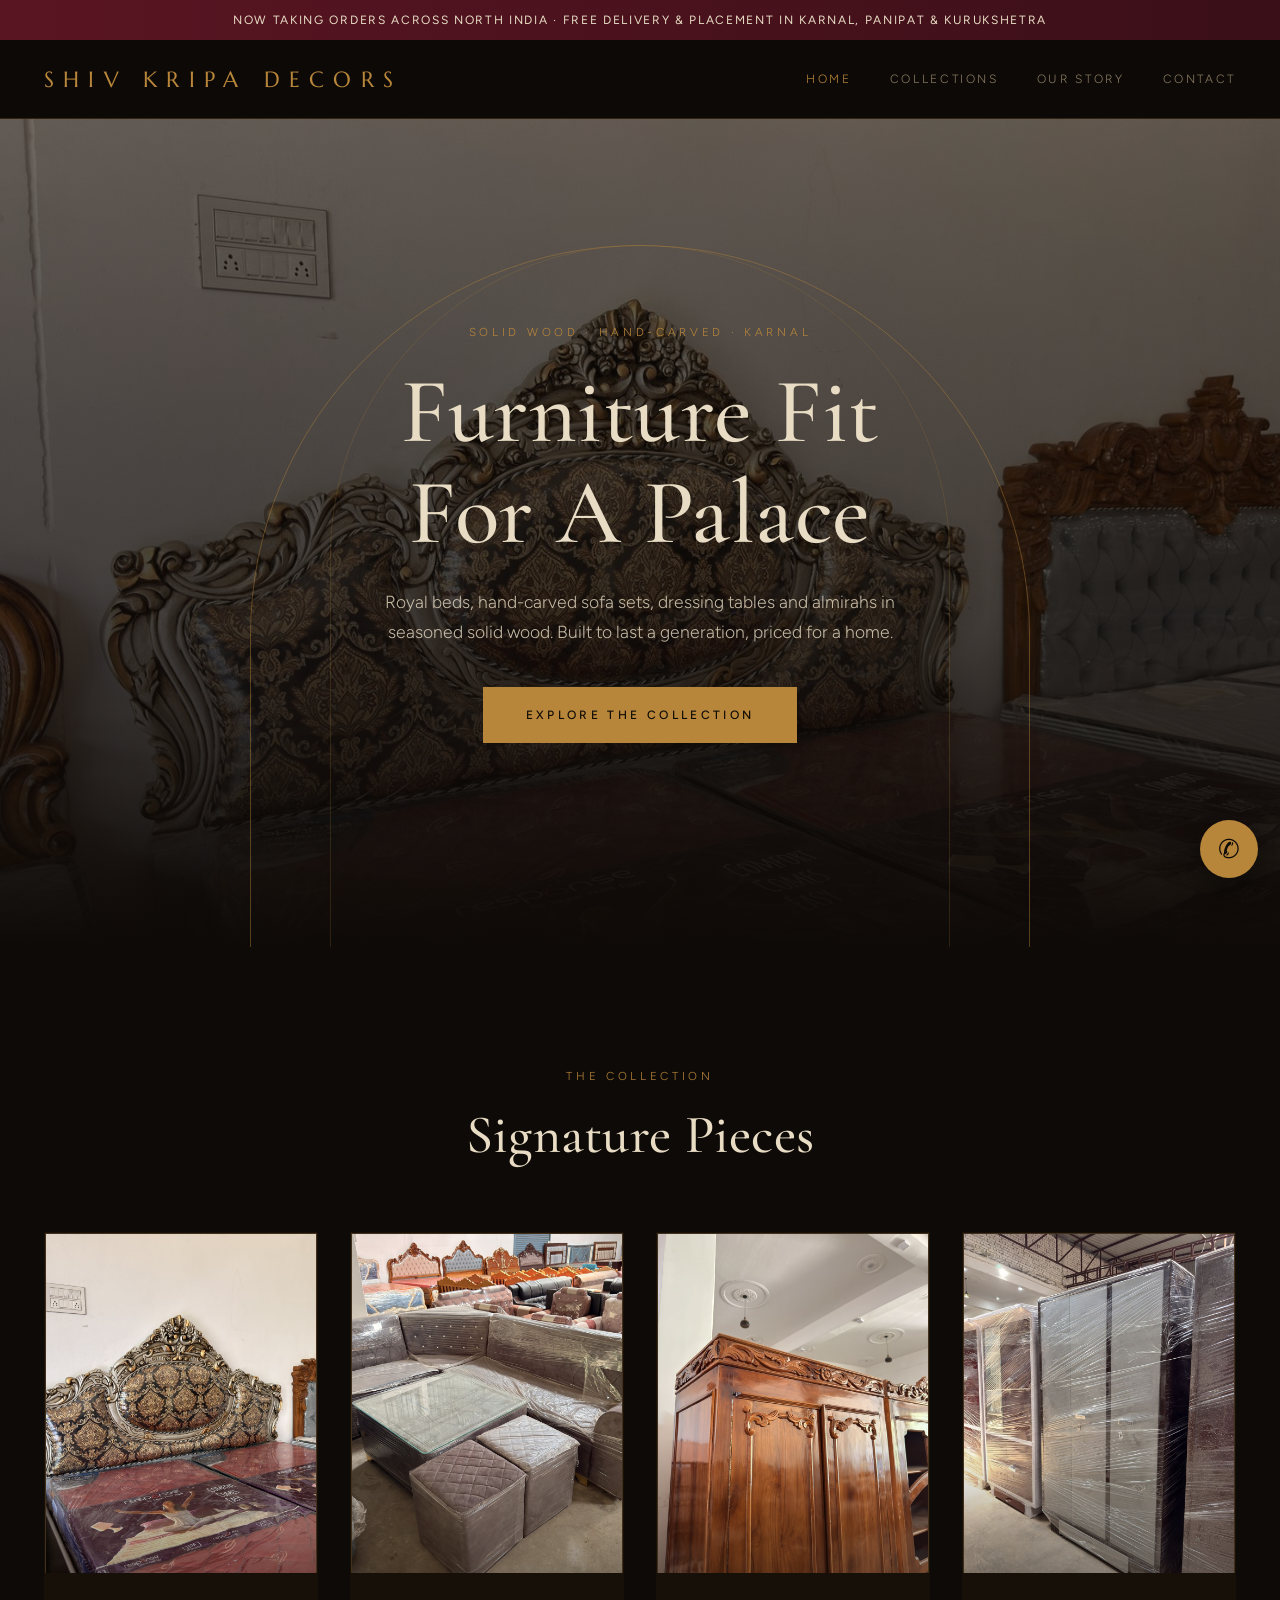
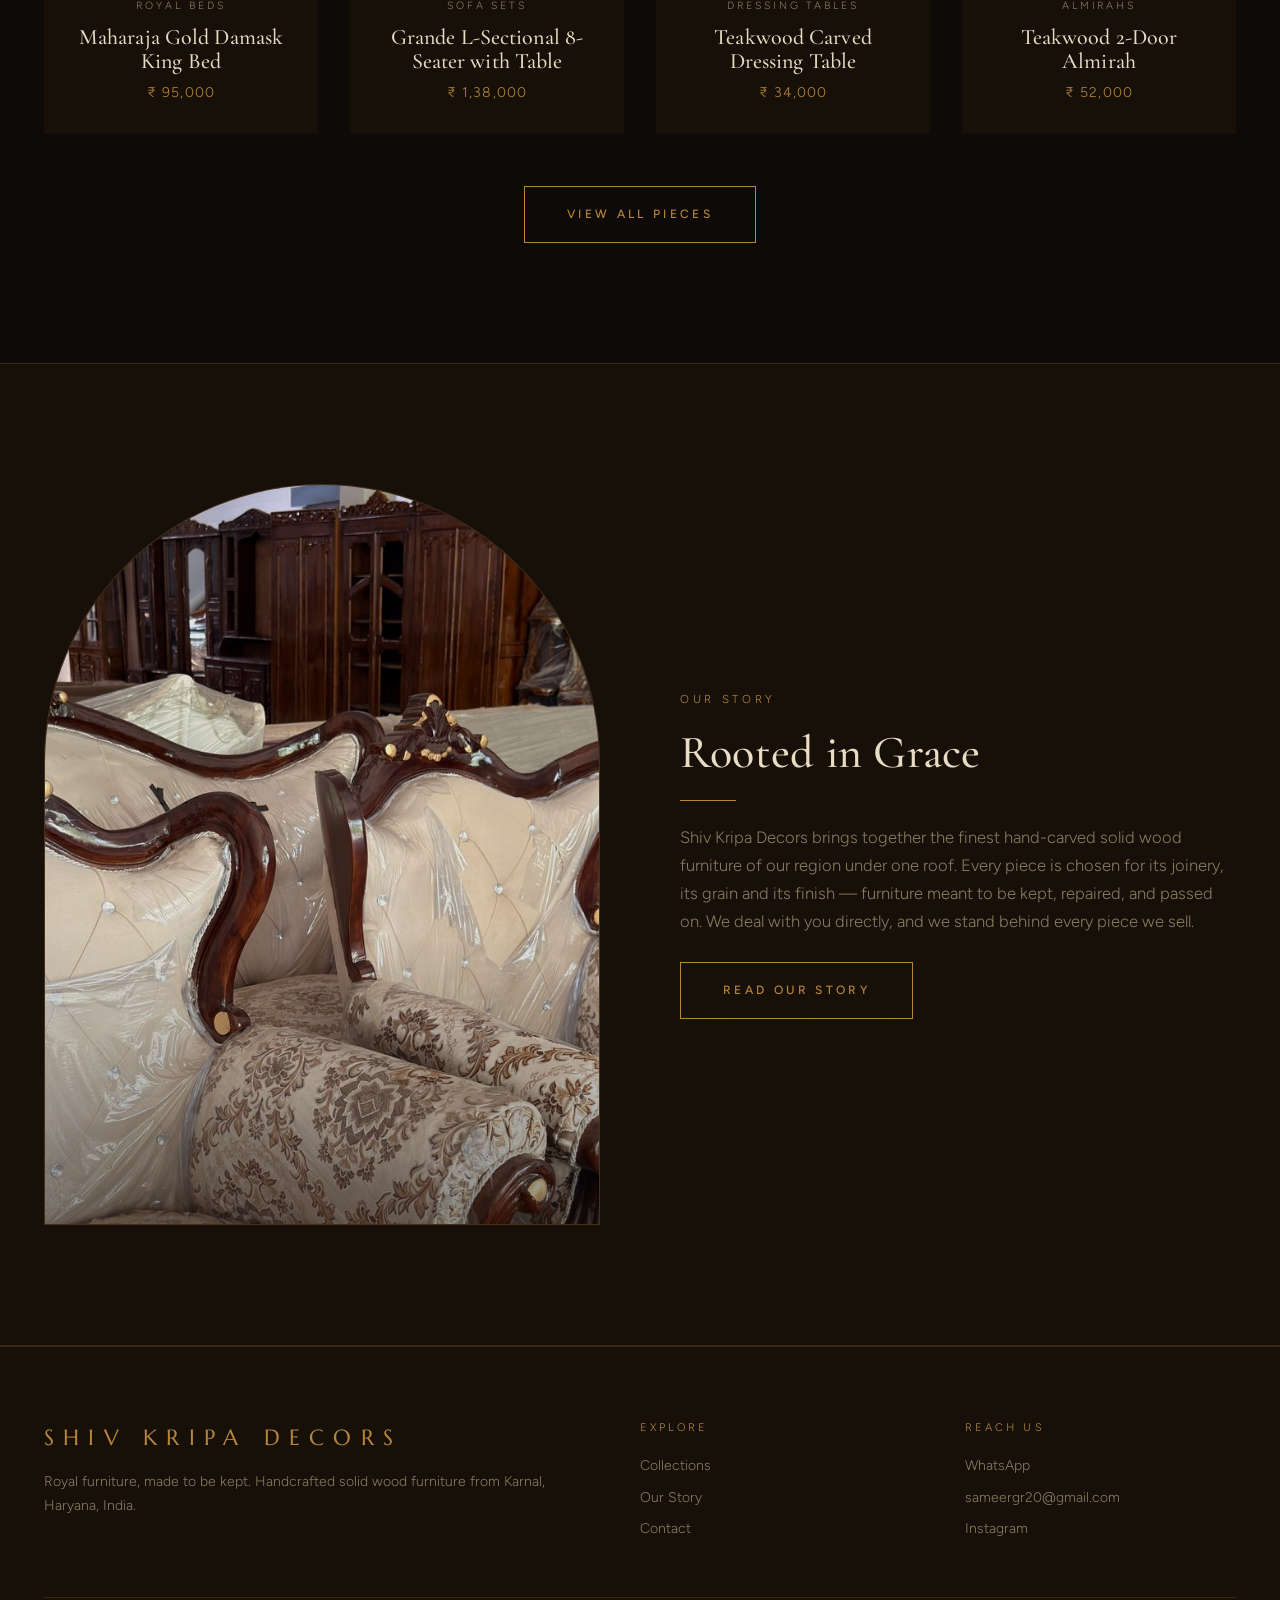
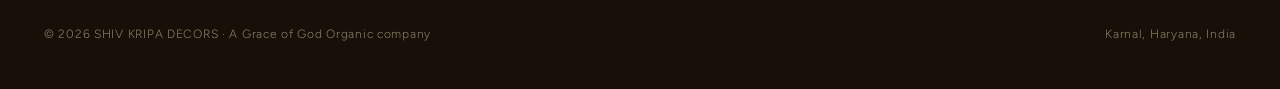
==== commit c3e93255: "Rebrand to Shiv Kripa Decors: 20 real furniture products with photos - Rename brand VAIKUNTH -> SHIV" ====
--- a/index.html
+++ b/index.html
@@ -1,5 +1,5 @@
 <!DOCTYPE html><html lang="en"><head><meta charset="UTF-8"><meta name="viewport" content="width=device-width,initial-scale=1">
-<title>Vaikunth — Handcrafted Luxury Furniture</title><meta name="description" content="Handcrafted solid wood luxury furniture from Karnal, India. Sofas, dining, beds and decor made to be kept for generations.">
+<title>Shiv Kripa Decors — Handcrafted Luxury Furniture</title><meta name="description" content="Shiv Kripa Decors — hand-carved solid wood royal furniture from Karnal, India. Beds, sofa sets, dressing tables and almirahs, made to be kept for generations.">
 <link rel="stylesheet" href="style.css"></head><body>
 <div class="announce" id="announce"></div><nav id="nav"></nav>
 <header class="hero"><div class="hero-img" id="hero-img"></div>
@@ -14,12 +14,10 @@
   <div style="text-align:center;margin-top:52px" class="rv"><a class="btn ghost" href="collections.html">View All Pieces</a></div>
 </div></section>
 <section class="band"><div class="wrap split">
-  <div class="frame rv"><img src="images/hero.jpeg" alt="Vaikunth craftsmanship"></div>
+  <div class="frame rv"><img src="images/story-shivkripa.jpg" alt="Shiv Kripa Decors craftsmanship"></div>
   <div class="rv"><div class="eyebrow">Our Story</div><h2 id="story-title"></h2><div class="gold-line"></div>
     <p id="story-text"></p><br><a class="btn ghost" href="about.html">Read Our Story</a></div>
 </div></section>
-<section class="atelier-hero" id="atelier-hero"></section>
-<section class="process"><div class="wrap" id="atelier-process"></div></section>
 <footer id="footer"></footer>
 <script src="config.js"></script><script src="app.js"></script><script>boot("index")</script>
 </body></html>
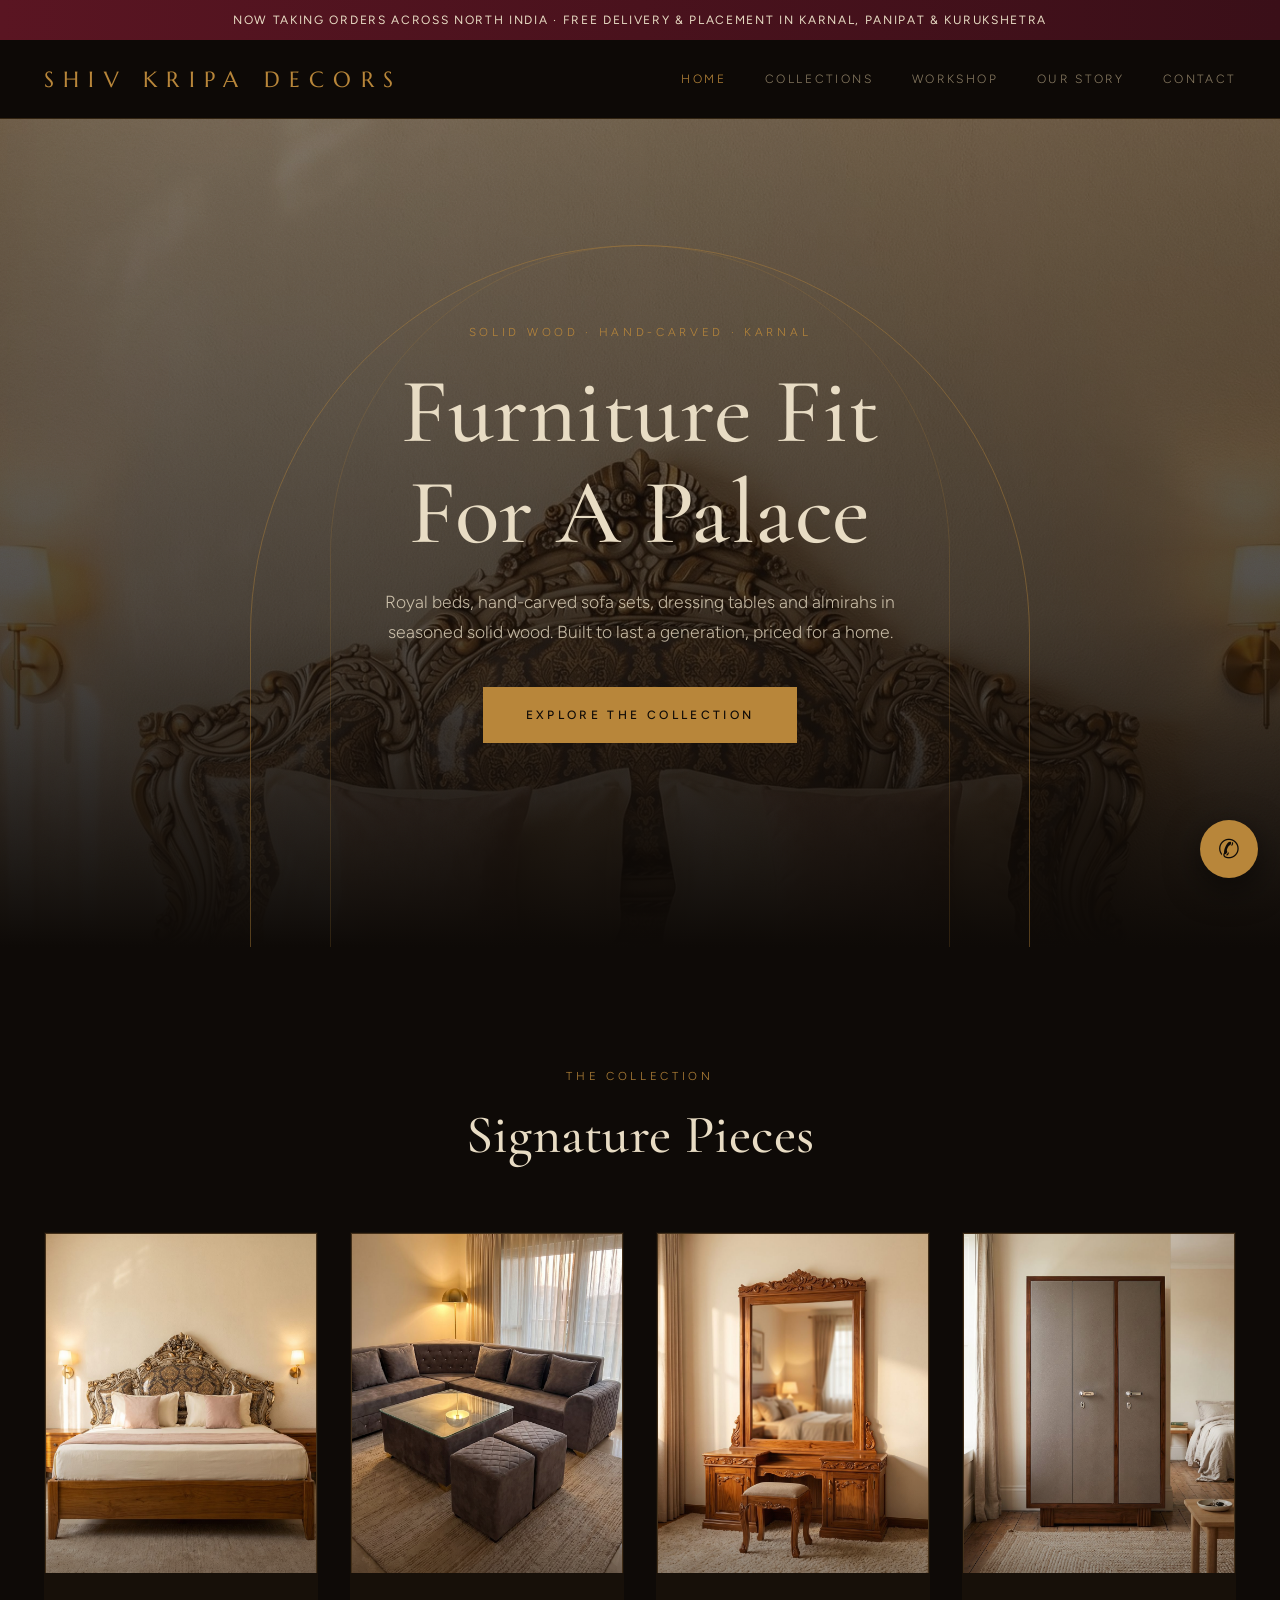
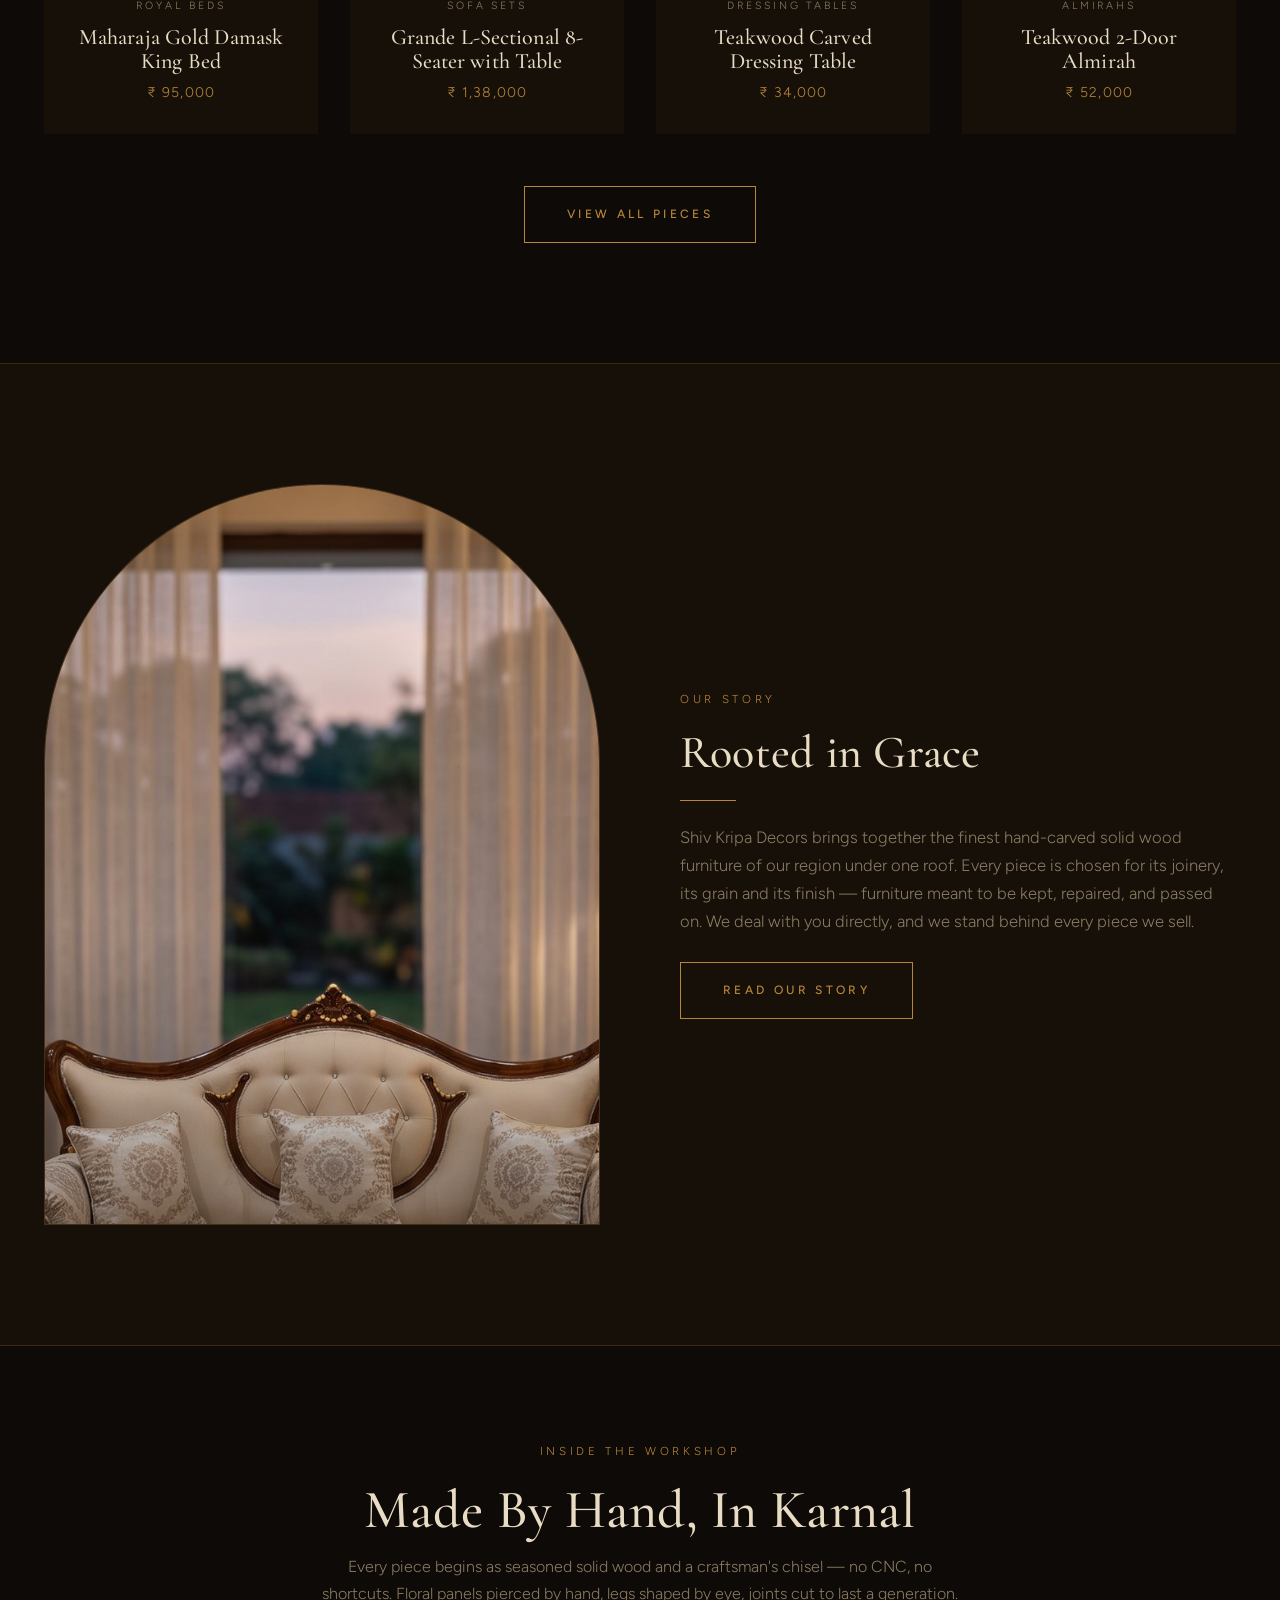
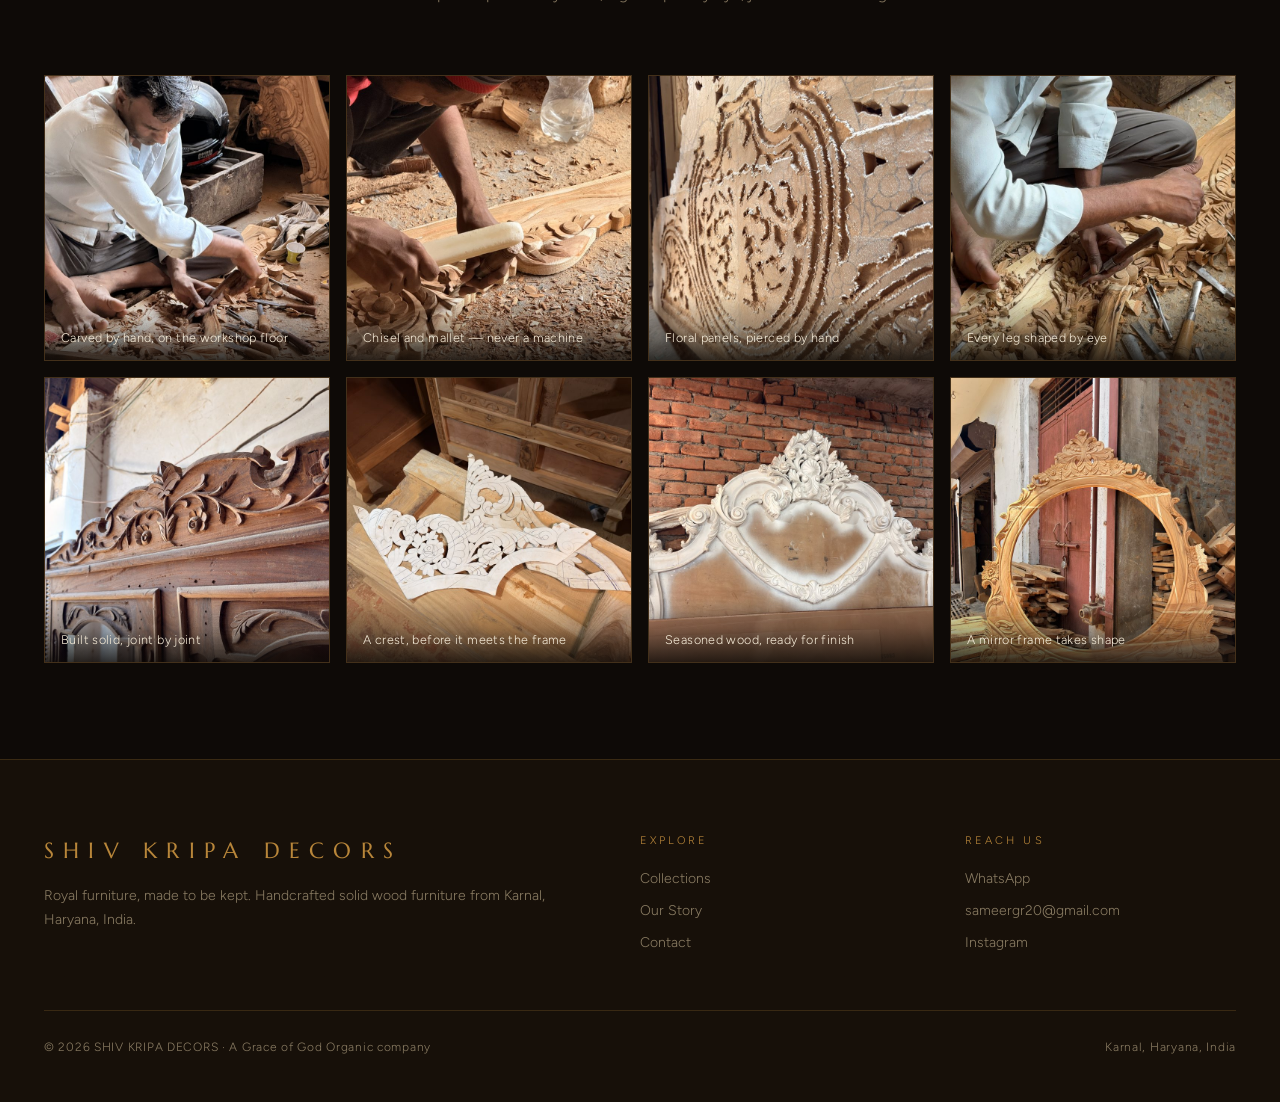
==== commit 0a21908f: "Add 'The Making' workshop section (real BTS photos, config-driven) - New homepage section + Workshop" ====
--- a/index.html
+++ b/index.html
@@ -18,6 +18,7 @@
   <div class="rv"><div class="eyebrow">Our Story</div><h2 id="story-title"></h2><div class="gold-line"></div>
     <p id="story-text"></p><br><a class="btn ghost" href="about.html">Read Our Story</a></div>
 </div></section>
+<section class="making-sec" id="making"></section>
 <footer id="footer"></footer>
 <script src="config.js"></script><script src="app.js"></script><script>boot("index")</script>
 </body></html>
--- a/style.css
+++ b/style.css
@@ -266,3 +266,14 @@
   section{padding:80px 0}
 }
 @media(max-width:560px){.g3,.g4{grid-template-columns:1fr}.promise{grid-template-columns:1fr}}
+
+/* THE MAKING — workshop grid */
+.making-sec{padding:96px 0}
+.making-grid{display:grid;grid-template-columns:repeat(4,1fr);gap:16px}
+.making-item{position:relative;overflow:hidden;aspect-ratio:1/1;background:var(--ink-3);border:1px solid var(--line)}
+.making-item img{width:100%;height:100%;object-fit:cover;display:block;transition:transform .9s cubic-bezier(.2,.7,.2,1);filter:saturate(1.02)}
+.making-item:hover img{transform:scale(1.07)}
+.making-item figcaption{position:absolute;left:0;right:0;bottom:0;padding:34px 16px 14px;font-family:var(--body);font-size:12.5px;letter-spacing:.03em;color:#f4ead7;background:linear-gradient(to top,rgba(10,7,4,.82),rgba(10,7,4,.28) 55%,transparent);line-height:1.35}
+.making-item::after{content:"";position:absolute;inset:0;box-shadow:inset 0 0 0 1px rgba(196,160,92,0);transition:box-shadow .4s;pointer-events:none}
+.making-item:hover::after{box-shadow:inset 0 0 0 1px var(--brass)}
+@media(max-width:900px){.making-grid{grid-template-columns:repeat(2,1fr);gap:12px}.making-sec{padding:64px 0}}
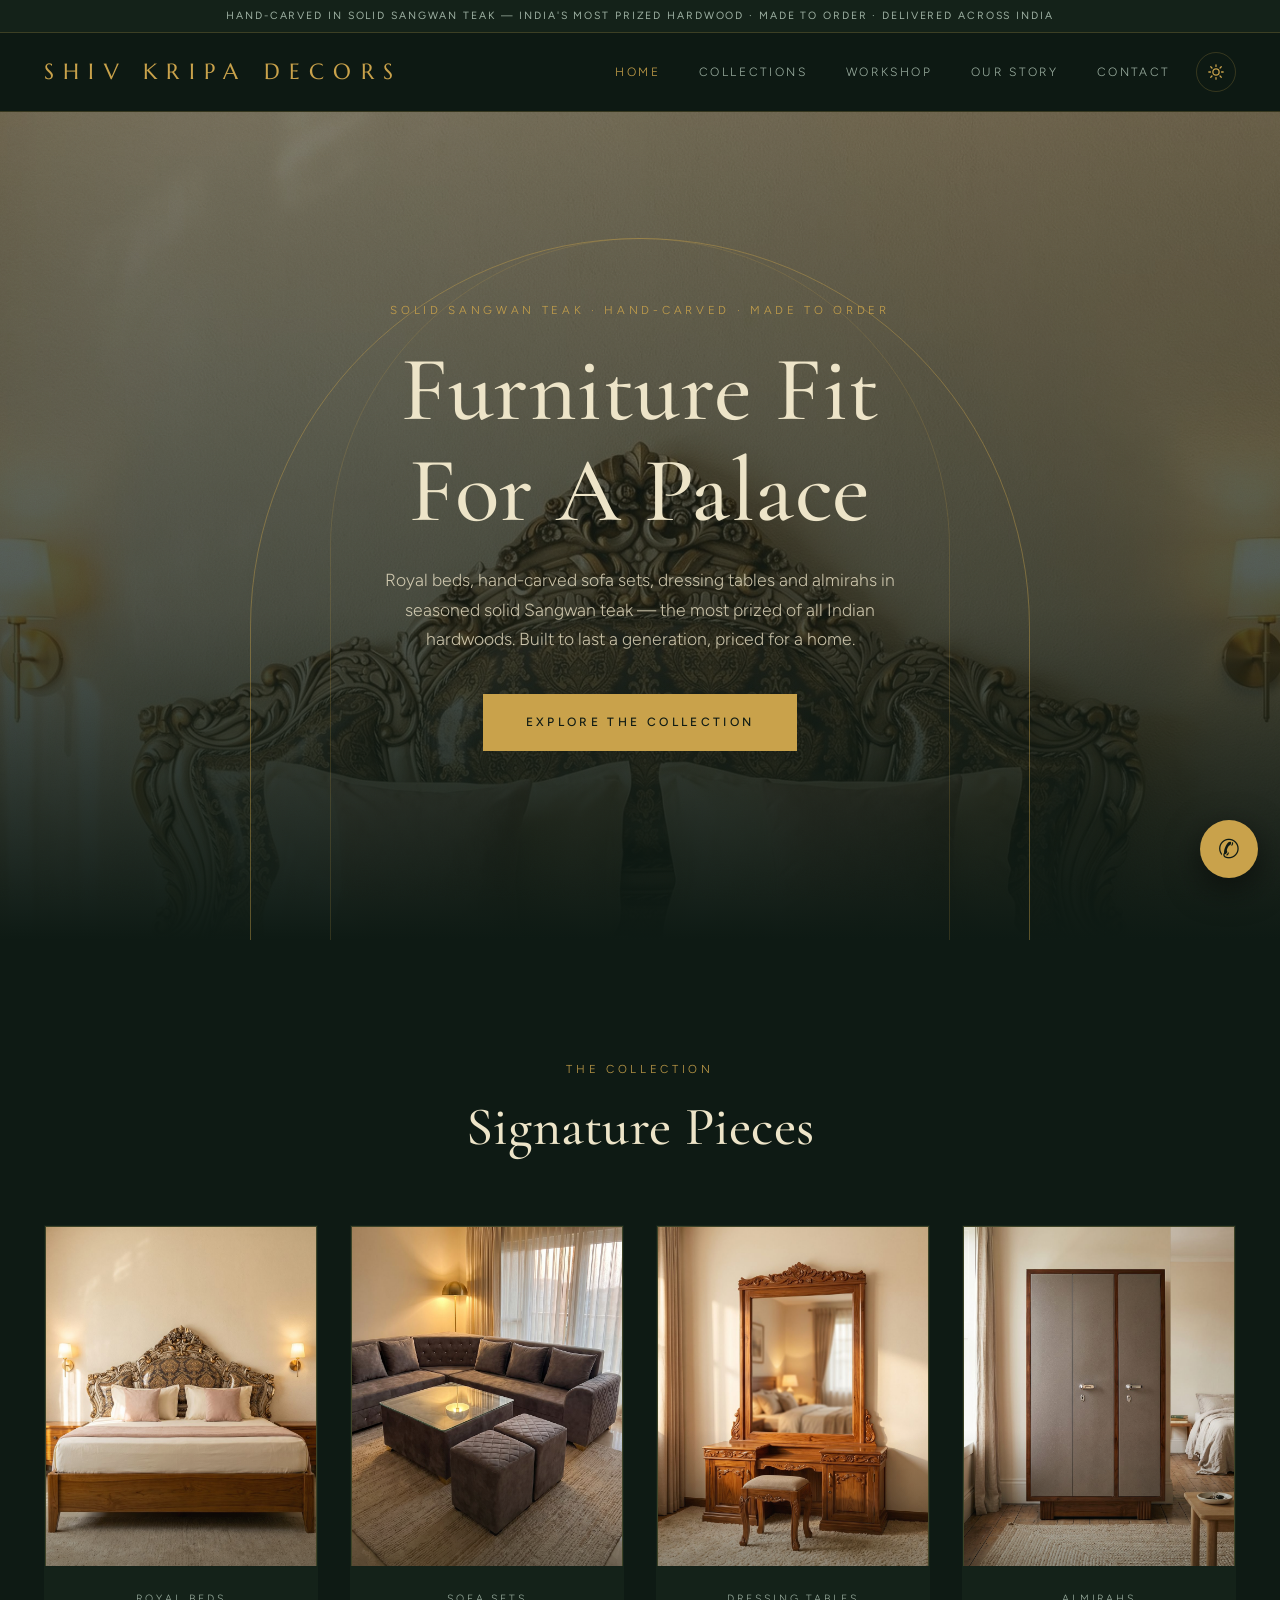
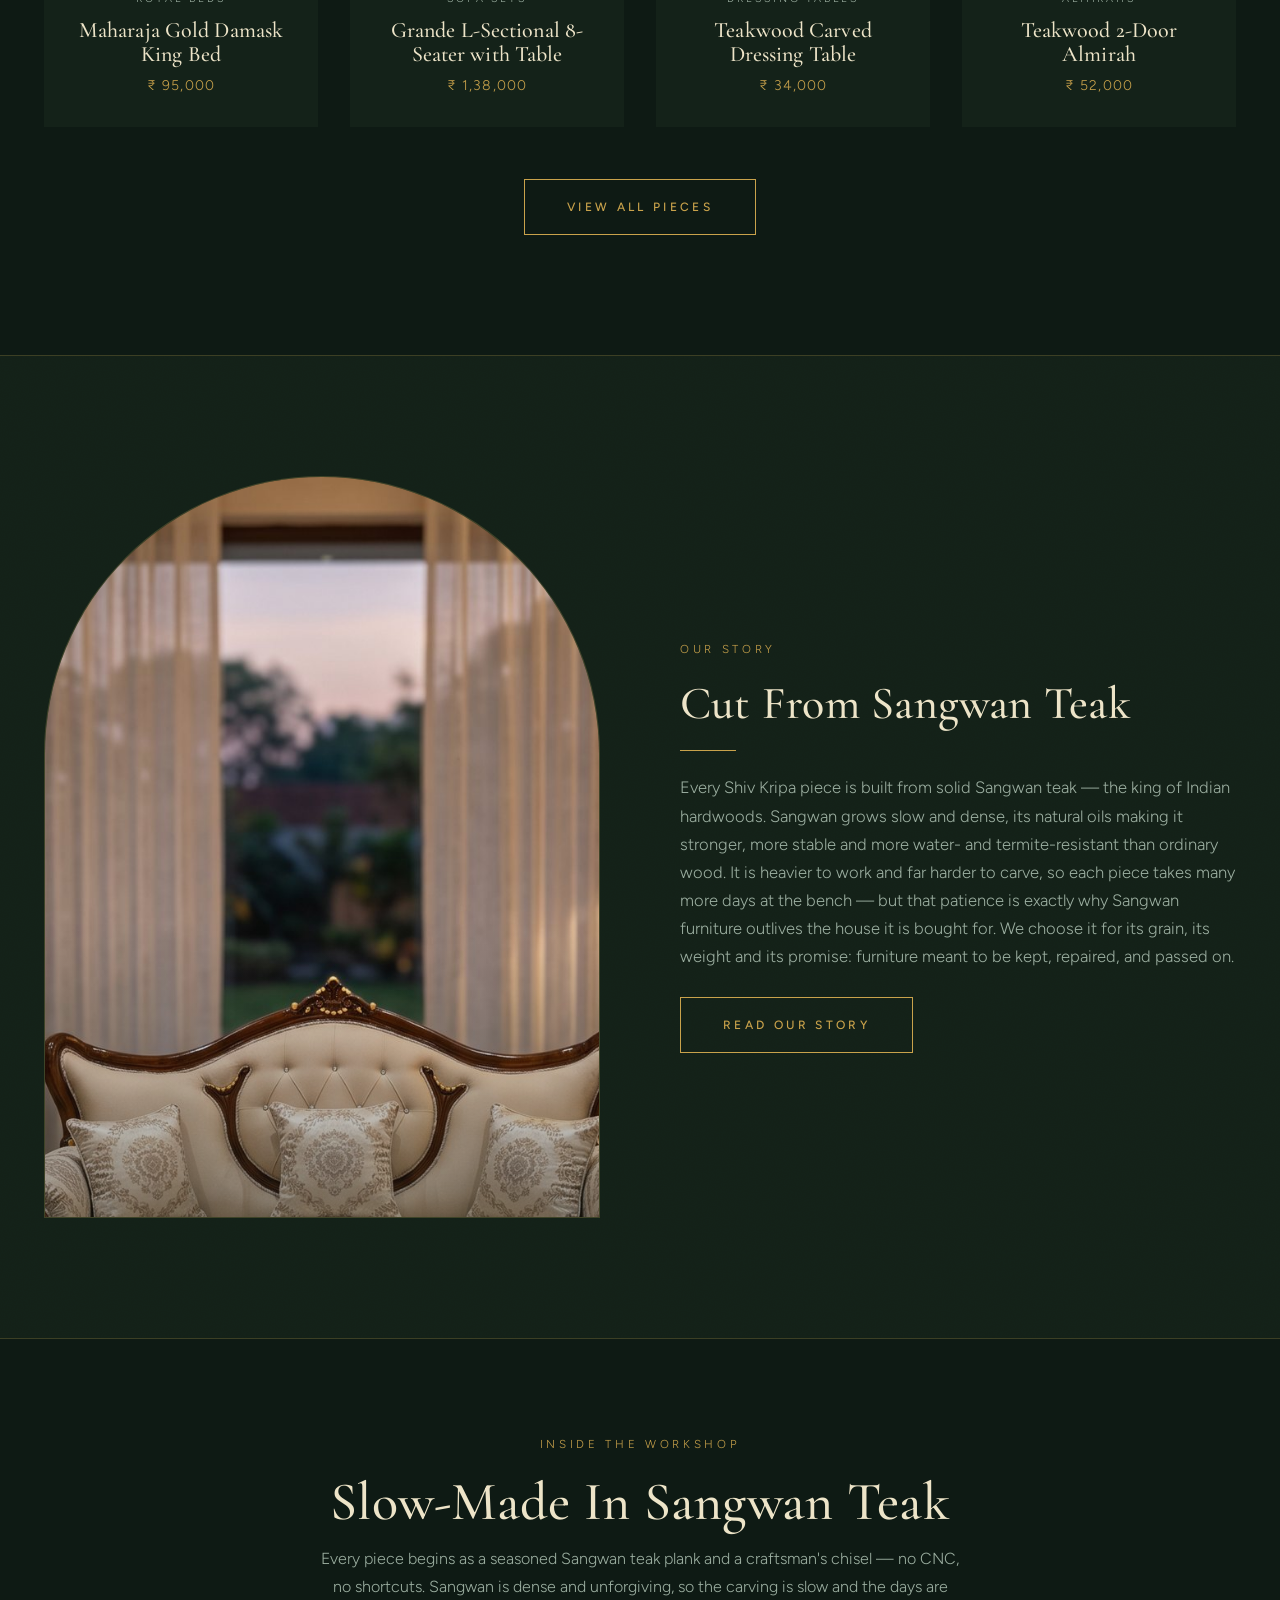
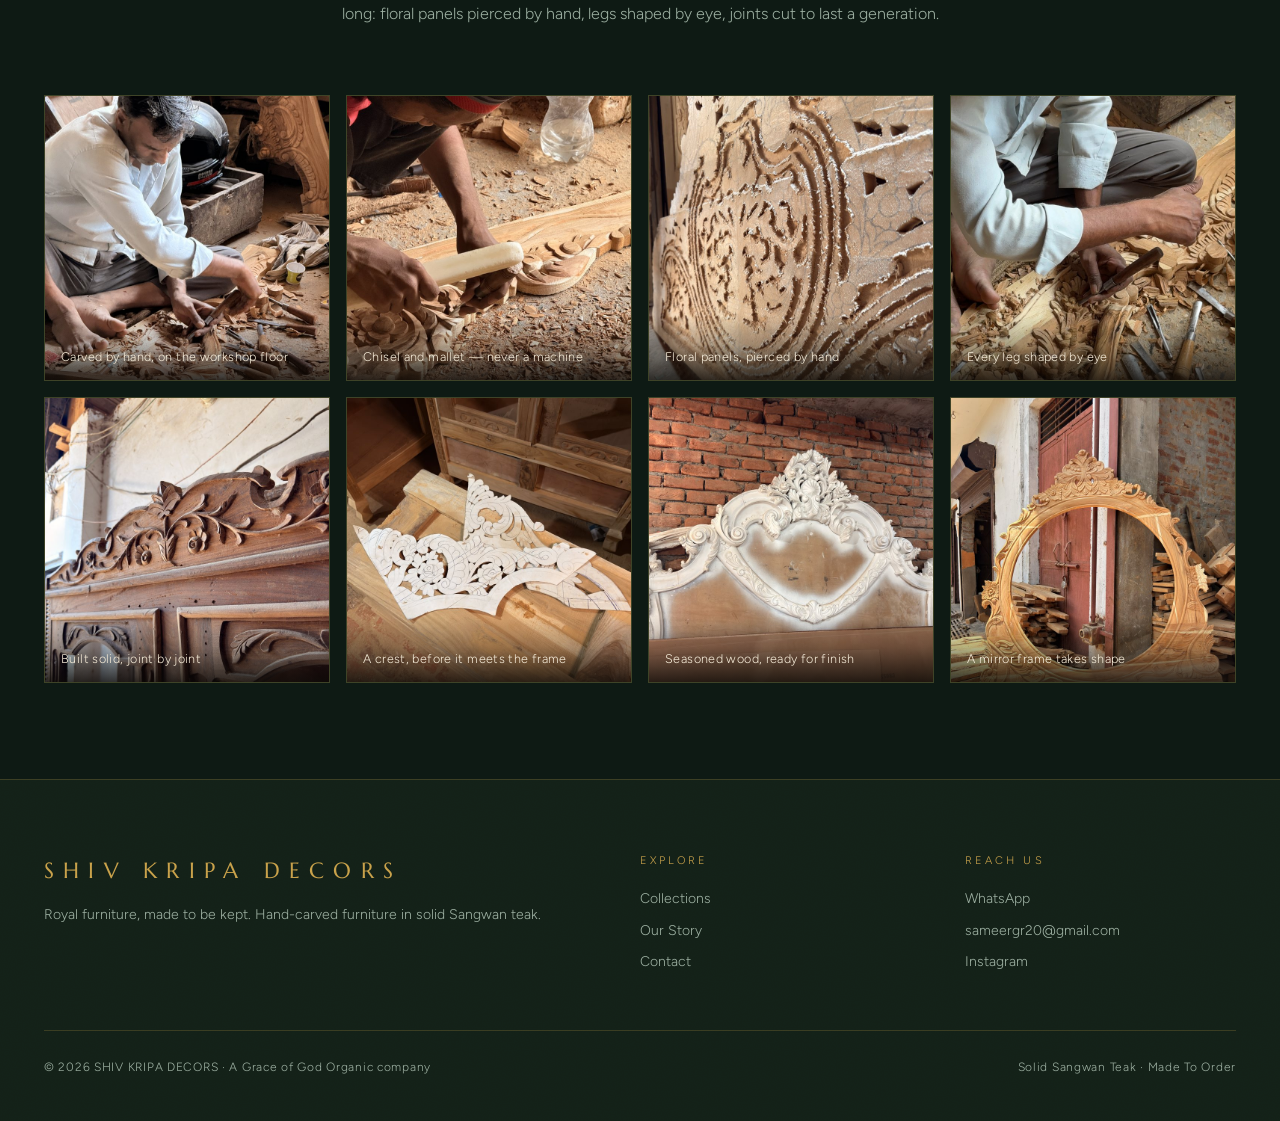
==== commit 11be75ba: "Emerald & Gold theme with light/dark toggle; Sangwan teak story; remove all location references - Ne" ====
--- a/index.html
+++ b/index.html
@@ -1,6 +1,6 @@
 <!DOCTYPE html><html lang="en"><head><meta charset="UTF-8"><meta name="viewport" content="width=device-width,initial-scale=1">
-<title>Shiv Kripa Decors — Handcrafted Luxury Furniture</title><meta name="description" content="Shiv Kripa Decors — hand-carved solid wood royal furniture from Karnal, India. Beds, sofa sets, dressing tables and almirahs, made to be kept for generations.">
-<link rel="stylesheet" href="style.css"></head><body>
+<title>Shiv Kripa Decors — Handcrafted Luxury Furniture</title><meta name="description" content="Shiv Kripa Decors — royal furniture hand-carved in solid Sangwan teak, India's most prized hardwood. Beds, sofa sets, dressing tables and almirahs, made to be kept for generations.">
+<script>try{var t=localStorage.getItem("sk-theme");if(t==="light")document.documentElement.setAttribute("data-theme","light");else if(t==="dark")document.documentElement.setAttribute("data-theme","dark");}catch(e){}</script><link rel="stylesheet" href="style.css"></head><body>
 <div class="announce" id="announce"></div><nav id="nav"></nav>
 <header class="hero"><div class="hero-img" id="hero-img"></div>
   <div class="hero-arch"></div><div class="hero-arch b"></div>
--- a/style.css
+++ b/style.css
@@ -1,18 +1,30 @@
 /* VAIKUNTH design system — edit config.js for content; this file controls look */
 @import url('https://fonts.googleapis.com/css2?family=Cormorant+Garamond:wght@400;500;600&family=Marcellus&family=Figtree:wght@300;400;500;600&display=swap');
 
+/* ==========================================================
+   THEME TOKENS — Emerald & Gold, dark by default.
+   The site ships DARK. A visitor can flip to LIGHT with the
+   ☀/☾ switch in the nav; the choice is saved in localStorage
+   and applied via  <html data-theme="light">.
+   To change the DEFAULT, swap the two token blocks below.
+   ========================================================== */
 :root{
-  --ink:#0E0A07;           /* walnut-black */
-  --ink-2:#171009;         /* raised surface */
-  --ink-3:#221812;         /* card body */
-  --brass:#B8863A;         /* aged brass, warmer than gold */
-  --brass-soft:#8E6829;
-  --oxblood:#5A1522;       /* deep royal accent */
-  --oxblood-2:#3A0F18;
-  --ivory:#E8DCC4;         /* warm ivory */
-  --dust:#8A7C63;          /* muted body text */
-  --line:rgba(184,134,58,.22);
-  --line-strong:rgba(184,134,58,.42);
+  /* EMERALD & GOLD — DARK (default) */
+  --ink:#0E1A14;           /* deep emerald-black page */
+  --ink-2:#142219;         /* raised surface */
+  --ink-3:#17281E;         /* card / frame body */
+  --ink-rgb:14,26,20;      /* rgb of --ink, for translucent overlays */
+  --brass:#C9A24B;         /* warm gold accent */
+  --brass-soft:#A6842F;
+  --brass-rgb:201,162,75;
+  --oxblood:#1F5140;       /* deep emerald secondary */
+  --oxblood-2:#143A2E;
+  --ivory:#EDE4C8;         /* primary warm-ivory text */
+  --dust:#9DB0A2;          /* muted sage body text */
+  --on-accent:#0E1A14;     /* text that sits ON a gold fill */
+  --line:rgba(201,162,75,.22);
+  --line-strong:rgba(201,162,75,.42);
+  --grain-op:.30;
   --display:'Cormorant Garamond',serif;
   --display-2:'Marcellus',serif;
   --body:'Figtree',sans-serif;
@@ -20,10 +32,28 @@
   /* Fractal noise as wood-grain suggestion — subtle, warm */
   --grain:url("data:image/svg+xml;utf8,<svg xmlns='http://www.w3.org/2000/svg' width='260' height='260'><filter id='n'><feTurbulence type='fractalNoise' baseFrequency='0.85' numOctaves='2' seed='7' stitchTiles='stitch'/><feColorMatrix values='0 0 0 0 0.14  0 0 0 0 0.09  0 0 0 0 0.05  0 0 0 0.55 0'/></filter><rect width='100%' height='100%' filter='url(%23n)'/></svg>");
 }
+/* EMERALD & GOLD — LIGHT (toggled) */
+:root[data-theme="light"]{
+  --ink:#DBE2D0;           /* soft sage page */
+  --ink-2:#E7ECDD;         /* raised surface */
+  --ink-3:#F1F3E6;         /* card / frame body */
+  --ink-rgb:219,226,208;
+  --brass:#2C6349;         /* emerald accent (reads on light) */
+  --brass-soft:#24503B;
+  --brass-rgb:44,99,73;
+  --oxblood:#2C6349;
+  --oxblood-2:#24503B;
+  --ivory:#1B3327;         /* primary deep-emerald text */
+  --dust:#55604E;          /* muted body text */
+  --on-accent:#F5F8EE;     /* near-white on an emerald fill */
+  --line:rgba(27,51,39,.16);
+  --line-strong:rgba(27,51,39,.32);
+  --grain-op:.05;
+}
 *{margin:0;padding:0;box-sizing:border-box}
 html{scroll-behavior:smooth}
-body{background:var(--ink);color:var(--ivory);font-family:var(--body);font-weight:300;line-height:1.7;-webkit-font-smoothing:antialiased}
-body::before{content:"";position:fixed;inset:0;background:var(--grain);opacity:.35;pointer-events:none;z-index:1;mix-blend-mode:overlay}
+body{background:var(--ink);color:var(--ivory);font-family:var(--body);font-weight:300;line-height:1.7;-webkit-font-smoothing:antialiased;transition:background-color .35s ease,color .35s ease}
+body::before{content:"";position:fixed;inset:0;background:var(--grain);opacity:var(--grain-op);pointer-events:none;z-index:1;mix-blend-mode:overlay}
 img{display:block;width:100%;height:100%;object-fit:cover}
 a{color:inherit;text-decoration:none}
 h1,h2,h3{font-family:var(--display);font-weight:500;line-height:1.1;letter-spacing:.005em}
@@ -34,30 +64,34 @@
 .gold-line{width:56px;height:1px;background:var(--brass);margin:22px 0}
 
 /* Announcement + Nav */
-.announce{background:linear-gradient(90deg,var(--oxblood),var(--oxblood-2));color:var(--ivory);text-align:center;font-size:12px;font-weight:400;letter-spacing:.14em;padding:10px 16px;text-transform:uppercase;position:relative;z-index:3}
-nav{position:sticky;top:0;z-index:50;background:rgba(14,10,7,.82);backdrop-filter:blur(16px);border-bottom:1px solid var(--line)}
+.announce{background:var(--ink-2);color:var(--dust);text-align:center;font-size:10.5px;font-weight:400;letter-spacing:.18em;padding:7px 16px;text-transform:uppercase;position:relative;z-index:3;border-bottom:1px solid var(--line)}
+nav{position:sticky;top:0;z-index:50;background:rgba(var(--ink-rgb),.82);backdrop-filter:blur(16px);border-bottom:1px solid var(--line)}
 .nav-in{display:flex;align-items:center;justify-content:space-between;height:78px}
 .logo{font-family:var(--display-2);font-size:22px;letter-spacing:.42em;color:var(--brass)}
 .nav-links{display:flex;gap:38px;font-size:12px;letter-spacing:.22em;text-transform:uppercase}
 .nav-links a{color:var(--dust);transition:color .3s}
 .nav-links a:hover,.nav-links a.on{color:var(--brass)}
 .burger{display:none;background:none;border:1px solid var(--line);color:var(--brass);font-size:20px;padding:4px 12px;cursor:pointer}
+.nav-right{display:flex;align-items:center;gap:26px}
+.theme-toggle{background:transparent;border:1px solid var(--line);color:var(--brass);width:40px;height:40px;border-radius:50%;display:grid;place-items:center;cursor:pointer;transition:border-color .3s,color .3s,background .3s;flex-shrink:0}
+.theme-toggle:hover{border-color:var(--brass);background:rgba(var(--brass-rgb),.08)}
+.theme-toggle svg{width:18px;height:18px;display:block}
 
 /* Hero — video-first, image poster fallback */
 .hero{min-height:92vh;display:grid;place-items:center;text-align:center;position:relative;overflow:hidden;
-  background:radial-gradient(60% 90% at 50% 110%,rgba(184,134,58,.14),transparent 65%),var(--ink)}
+  background:radial-gradient(60% 90% at 50% 110%,rgba(var(--brass-rgb),.14),transparent 65%),var(--ink)}
 .hero-img{position:absolute;inset:0;z-index:0;overflow:hidden;background-size:cover;background-position:center}
 .hero-img video{position:absolute;inset:0;width:100%;height:100%;object-fit:cover}
-.hero-img::after{content:"";position:absolute;inset:0;background:linear-gradient(180deg,rgba(14,10,7,.5),rgba(14,10,7,.72) 60%,var(--ink));z-index:1}
+.hero-img::after{content:"";position:absolute;inset:0;background:linear-gradient(180deg,rgba(var(--ink-rgb),.5),rgba(var(--ink-rgb),.72) 60%,var(--ink));z-index:1}
 .hero .wrap,.hero-arch{position:relative;z-index:2}
 .hero-arch{position:absolute;inset:auto 0 -32vh 0;margin:0 auto;width:min(78vw,780px);height:110vh;border:1px solid var(--line-strong);border-radius:var(--arch);pointer-events:none;will-change:transform;z-index:2}
 .hero-arch.b{width:min(64vw,620px);opacity:.45}
 .hero h1{font-size:clamp(46px,7.4vw,92px);white-space:pre-line;margin:18px 0 24px;font-weight:500}
 .hero p{color:var(--ivory);opacity:.82;max-width:560px;margin:0 auto 40px;font-size:17.5px;font-weight:300}
-.btn{display:inline-block;font-size:12px;letter-spacing:.28em;text-transform:uppercase;color:var(--ink);background:var(--brass);padding:17px 42px;font-weight:500;transition:background .3s,transform .3s,color .3s;border:1px solid var(--brass)}
+.btn{display:inline-block;font-size:12px;letter-spacing:.28em;text-transform:uppercase;color:var(--on-accent);background:var(--brass);padding:17px 42px;font-weight:500;transition:background .3s,transform .3s,color .3s;border:1px solid var(--brass)}
 .btn:hover{background:var(--ivory);border-color:var(--ivory);transform:translateY(-2px)}
 .btn.ghost{background:transparent;color:var(--brass);border:1px solid var(--brass)}
-.btn.ghost:hover{background:var(--oxblood);color:var(--ivory);border-color:var(--oxblood)}
+.btn.ghost:hover{background:var(--brass);color:var(--on-accent);border-color:var(--brass)}
 
 /* Sections */
 section{padding:120px 0;position:relative}
@@ -73,7 +107,7 @@
 .card-in{background:var(--ink-2);border:1px solid transparent;transition:border-color .4s,transform .4s,box-shadow .4s;transform-style:preserve-3d;will-change:transform}
 .card:hover .card-in{border-color:var(--line-strong);box-shadow:0 20px 60px -20px rgba(0,0,0,.6)}
 .frame{aspect-ratio:4/5;overflow:hidden;background:var(--ink-3);border:1px solid var(--line);border-bottom:none;position:relative}
-.frame::after{content:"";position:absolute;inset:0;background:linear-gradient(180deg,transparent 60%,rgba(14,10,7,.4));pointer-events:none}
+.frame::after{content:"";position:absolute;inset:0;background:linear-gradient(180deg,transparent 60%,rgba(var(--ink-rgb),.4));pointer-events:none}
 .card-body{padding:24px 22px 28px;text-align:center;background:var(--ink-2)}
 .card-body h3{font-size:22px;margin-bottom:8px;font-family:var(--display);font-weight:500}
 .price{color:var(--brass);font-size:14px;letter-spacing:.08em;font-family:var(--body)}
@@ -81,7 +115,7 @@
 
 /* Story band */
 .band{background:var(--ink-2);border-top:1px solid var(--line);border-bottom:1px solid var(--line);position:relative}
-.band::before{content:"";position:absolute;inset:0;background:var(--grain);opacity:.4;pointer-events:none;mix-blend-mode:overlay}
+.band::before{content:"";position:absolute;inset:0;background:var(--grain);opacity:var(--grain-op);pointer-events:none;mix-blend-mode:overlay}
 .split{display:grid;grid-template-columns:1fr 1fr;gap:80px;align-items:center}
 .split .frame{aspect-ratio:3/4;border-radius:var(--arch);border-bottom:1px solid var(--line)}
 .split h2{font-size:clamp(32px,3.8vw,46px)}
@@ -107,7 +141,7 @@
 .about h1{font-size:clamp(38px,5vw,62px);margin-bottom:16px}
 .about p{color:var(--dust);font-size:17px;margin-bottom:22px;max-width:680px}
 .promise{display:grid;grid-template-columns:repeat(2,1fr);gap:16px;margin-top:48px;max-width:680px}
-.promise div{border:1px solid var(--line);padding:20px 24px;font-size:14.5px;color:var(--ivory);background:rgba(23,16,9,.6)}
+.promise div{border:1px solid var(--line);padding:20px 24px;font-size:14.5px;color:var(--ivory);background:rgba(var(--ink-rgb),.5)}
 .promise div::before{content:"— ";color:var(--brass)}
 
 /* Contact */
@@ -123,7 +157,7 @@
 
 /* Footer */
 footer{border-top:1px solid var(--line);padding:72px 0 44px;background:var(--ink-2);position:relative}
-footer::before{content:"";position:absolute;inset:0;background:var(--grain);opacity:.35;pointer-events:none;mix-blend-mode:overlay}
+footer::before{content:"";position:absolute;inset:0;background:var(--grain);opacity:var(--grain-op);pointer-events:none;mix-blend-mode:overlay}
 .f-grid{display:grid;grid-template-columns:2fr 1fr 1fr;gap:54px;margin-bottom:48px}
 .f-grid .logo{margin-bottom:14px;display:block}
 .f-grid p,.f-grid a{color:var(--dust);font-size:14px;display:block;margin-bottom:8px}
@@ -134,7 +168,7 @@
 /* ========== ATELIER (homepage: cinematic making-of) ========== */
 .atelier-hero{position:relative;min-height:82vh;overflow:hidden;display:grid;place-items:center;text-align:center;padding:60px 0}
 .atelier-hero video, .atelier-hero .poster{position:absolute;inset:0;width:100%;height:100%;object-fit:cover;z-index:0}
-.atelier-hero::after{content:"";position:absolute;inset:0;background:linear-gradient(180deg,rgba(14,10,7,.68),rgba(14,10,7,.85));z-index:1}
+.atelier-hero::after{content:"";position:absolute;inset:0;background:linear-gradient(180deg,rgba(var(--ink-rgb),.68),rgba(var(--ink-rgb),.85));z-index:1}
 .atelier-hero .wrap{position:relative;z-index:2;max-width:840px}
 .atelier-hero h2{font-size:clamp(40px,6.2vw,78px);white-space:pre-line;margin:22px 0 26px;font-weight:500}
 .atelier-hero p{color:var(--ivory);opacity:.86;font-size:17.5px;max-width:660px;margin:0 auto;font-weight:300}
@@ -145,7 +179,7 @@
 .process-row:nth-child(even) .process-media{order:2}
 .process-media{aspect-ratio:4/5;overflow:hidden;background:var(--ink-3);border:1px solid var(--line);position:relative}
 .process-media video, .process-media img{position:absolute;inset:0;width:100%;height:100%;object-fit:cover}
-.process-media::after{content:"";position:absolute;inset:0;background:linear-gradient(180deg,transparent 55%,rgba(14,10,7,.35));pointer-events:none}
+.process-media::after{content:"";position:absolute;inset:0;background:linear-gradient(180deg,transparent 55%,rgba(var(--ink-rgb),.35));pointer-events:none}
 .process-text h3{font-size:clamp(30px,3.6vw,44px);margin:14px 0 22px;font-weight:500}
 .process-text p{color:var(--dust);font-size:16.5px;max-width:520px}
 
@@ -154,7 +188,7 @@
 .pd-gallery .frame-main{aspect-ratio:4/5;overflow:hidden;background:var(--ink-3);border:1px solid var(--line);cursor:zoom-in;position:relative}
 .pd-gallery .frame-main img{transition:transform .6s ease,opacity .35s ease}
 .pd-gallery .frame-main:hover img{transform:scale(1.03)}
-.pd-gallery .frame-main::after{content:"⌕";position:absolute;right:14px;bottom:14px;width:36px;height:36px;border:1px solid var(--brass);color:var(--brass);display:grid;place-items:center;font-size:16px;background:rgba(14,10,7,.55);pointer-events:none;transition:opacity .3s;letter-spacing:0}
+.pd-gallery .frame-main::after{content:"⌕";position:absolute;right:14px;bottom:14px;width:36px;height:36px;border:1px solid var(--brass);color:var(--brass);display:grid;place-items:center;font-size:16px;background:rgba(var(--ink-rgb),.55);pointer-events:none;transition:opacity .3s;letter-spacing:0}
 .pd-thumbs{display:grid;grid-template-columns:repeat(5,1fr);gap:8px}
 .pd-thumbs .thumb{aspect-ratio:1;overflow:hidden;background:var(--ink-3);border:1px solid var(--line);cursor:pointer;opacity:.5;transition:opacity .3s,border-color .3s}
 .pd-thumbs .thumb.on,.pd-thumbs .thumb:hover{opacity:1;border-color:var(--brass)}
@@ -166,8 +200,8 @@
 /* ========== LIGHTBOX ========== */
 .lightbox{position:fixed;inset:0;background:rgba(0,0,0,.95);z-index:100;display:flex;align-items:center;justify-content:center;padding:20px}
 .lightbox img{max-width:92vw;max-height:88vh;width:auto;height:auto;object-fit:contain}
-.lightbox .lb-btn{position:absolute;background:rgba(14,10,7,.6);border:1px solid var(--brass);color:var(--brass);cursor:pointer;font-family:var(--body);transition:background .3s,color .3s;display:grid;place-items:center}
-.lightbox .lb-btn:hover{background:var(--brass);color:var(--ink)}
+.lightbox .lb-btn{position:absolute;background:rgba(var(--ink-rgb),.6);border:1px solid var(--brass);color:var(--brass);cursor:pointer;font-family:var(--body);transition:background .3s,color .3s;display:grid;place-items:center}
+.lightbox .lb-btn:hover{background:var(--brass);color:var(--on-accent)}
 .lightbox .lb-close{top:22px;right:22px;width:46px;height:46px;font-size:22px;line-height:1}
 .lightbox .lb-prev,.lightbox .lb-next{top:50%;transform:translateY(-50%);width:54px;height:54px;font-size:26px;line-height:1}
 .lightbox .lb-prev{left:26px} .lightbox .lb-next{right:26px}
@@ -194,11 +228,11 @@
   box-shadow:0 30px 80px -30px rgba(0,0,0,.7);
 }
 .scene-slide img{width:100%;height:100%;object-fit:cover;pointer-events:none}
-.scene-slide::after{content:"";position:absolute;inset:0;background:linear-gradient(180deg,transparent 42%,rgba(14,10,7,.95));pointer-events:none;z-index:2}
+.scene-slide::after{content:"";position:absolute;inset:0;background:linear-gradient(180deg,transparent 42%,rgba(var(--ink-rgb),.95));pointer-events:none;z-index:2}
 .scene-slide .scene-label{position:absolute;left:0;right:0;bottom:0;padding:34px 40px;z-index:3;opacity:0;transform:translateY(20px);transition:opacity .7s ease .35s,transform .9s ease .35s;pointer-events:none;text-align:left}
-.scene-slide .scene-label .s-eye{font-size:10.5px;letter-spacing:.32em;text-transform:uppercase;color:var(--brass);margin-bottom:10px}
-.scene-slide .scene-label h4{font-family:var(--display);font-size:clamp(26px,3vw,38px);font-weight:500;color:var(--ivory);line-height:1.15;margin-bottom:10px}
-.scene-slide .scene-label p{color:var(--ivory);opacity:.82;font-size:15px;max-width:420px;line-height:1.6}
+.scene-slide .scene-label .s-eye{font-size:10.5px;letter-spacing:.32em;text-transform:uppercase;color:#D8B45E;margin-bottom:10px}
+.scene-slide .scene-label h4{font-family:var(--display);font-size:clamp(26px,3vw,38px);font-weight:500;color:#F3ECD6;line-height:1.15;margin-bottom:10px}
+.scene-slide .scene-label p{color:#F3ECD6;opacity:.82;font-size:15px;max-width:420px;line-height:1.6}
 /* Only the center slide reveals its label */
 .scene-slide.pos-0 .scene-label{opacity:1;transform:none}
 
@@ -213,7 +247,7 @@
 /* Controls under the stage */
 .scene-controls{display:flex;align-items:center;justify-content:center;gap:26px;margin-top:36px}
 .scene-arrow{background:transparent;border:1px solid var(--brass);color:var(--brass);width:48px;height:48px;font-size:22px;cursor:pointer;transition:background .3s,color .3s;display:grid;place-items:center;line-height:1;font-family:var(--body)}
-.scene-arrow:hover{background:var(--brass);color:var(--ink)}
+.scene-arrow:hover{background:var(--brass);color:var(--on-accent)}
 .scene-dots{display:flex;gap:10px}
 .scene-dots span{width:8px;height:8px;border-radius:50%;background:var(--line-strong);cursor:pointer;transition:background .3s,transform .3s;display:inline-block}
 .scene-dots span.on{background:var(--brass);transform:scale(1.4)}
@@ -241,7 +275,7 @@
 }
 
 /* WhatsApp float */
-.wa-float{position:fixed;right:22px;bottom:22px;z-index:60;width:58px;height:58px;border-radius:50%;background:var(--brass);color:var(--ink);display:grid;place-items:center;font-size:26px;box-shadow:0 10px 34px rgba(0,0,0,.55);transition:transform .3s,background .3s}
+.wa-float{position:fixed;right:22px;bottom:22px;z-index:60;width:58px;height:58px;border-radius:50%;background:var(--brass);color:var(--on-accent);display:grid;place-items:center;font-size:26px;box-shadow:0 10px 34px rgba(0,0,0,.55);transition:transform .3s,background .3s}
 .wa-float:hover{transform:scale(1.08);background:var(--ivory)}
 
 /* Reveal animation */
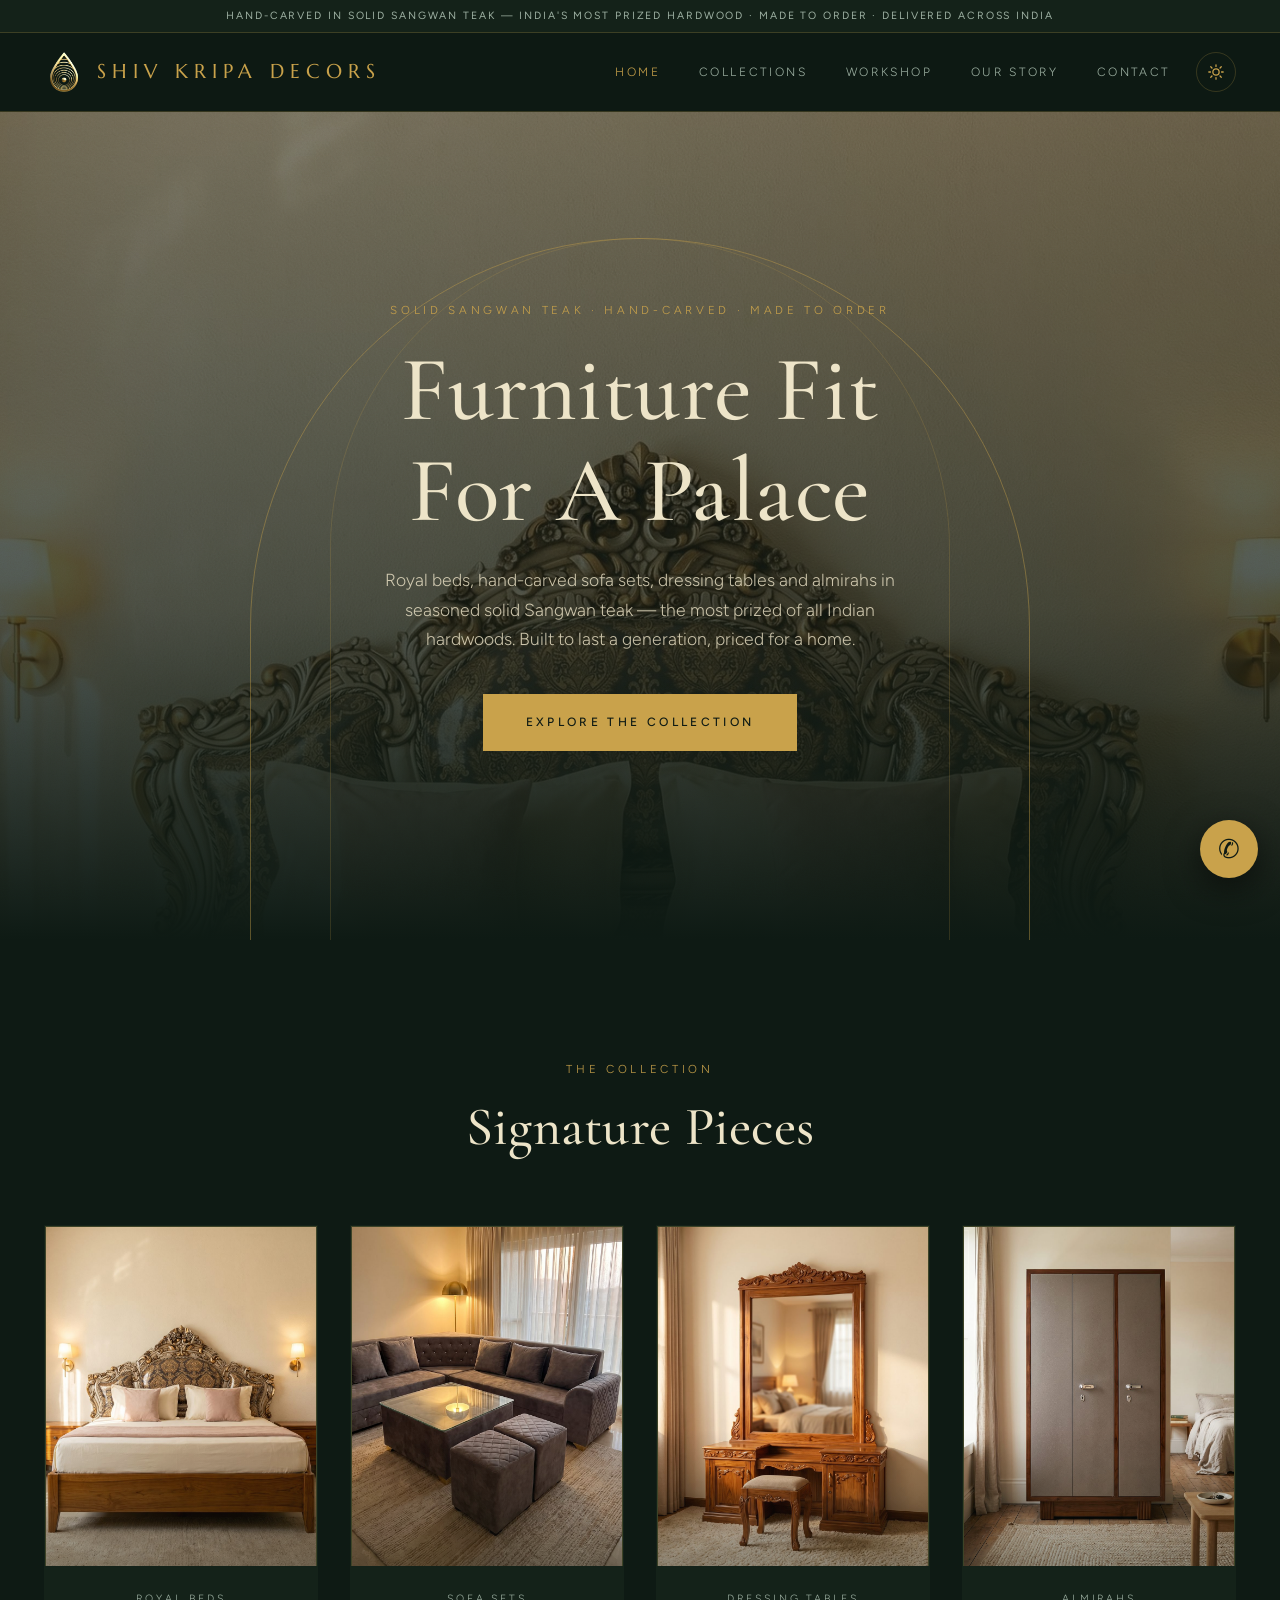
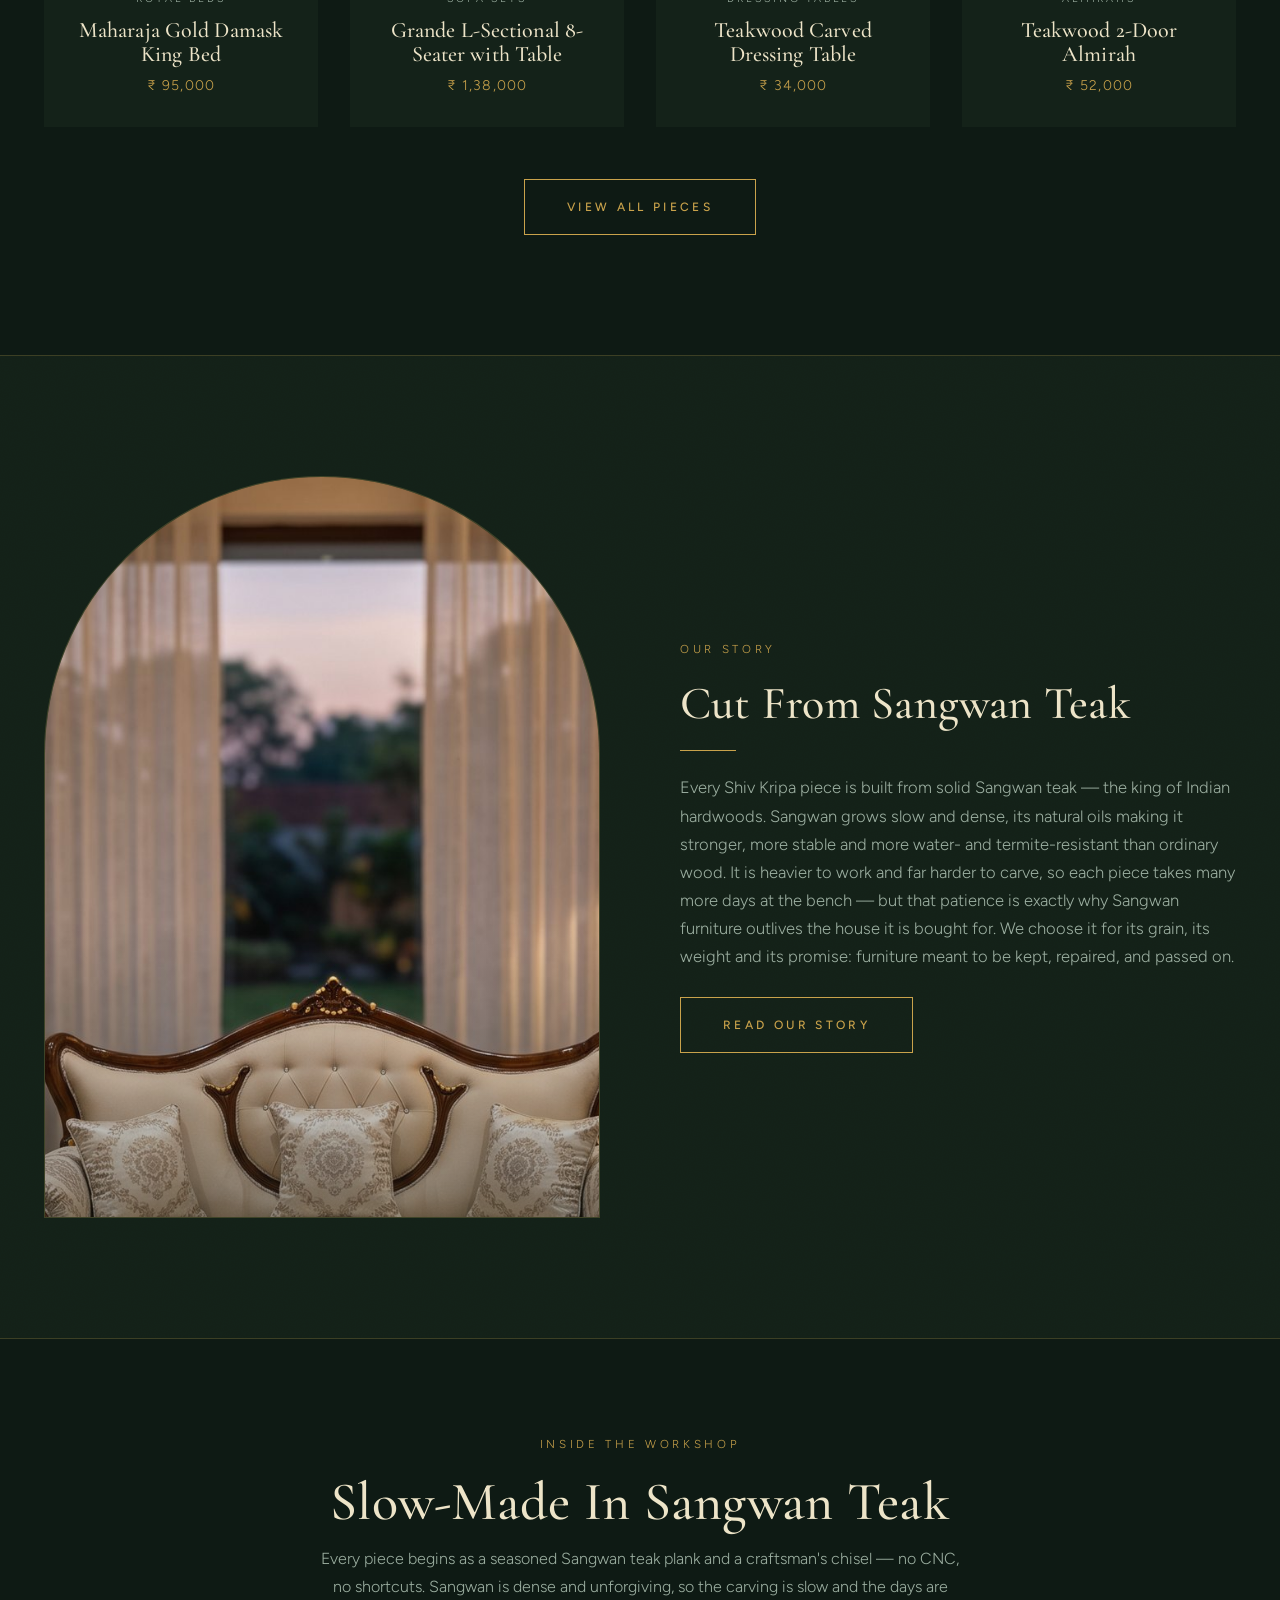
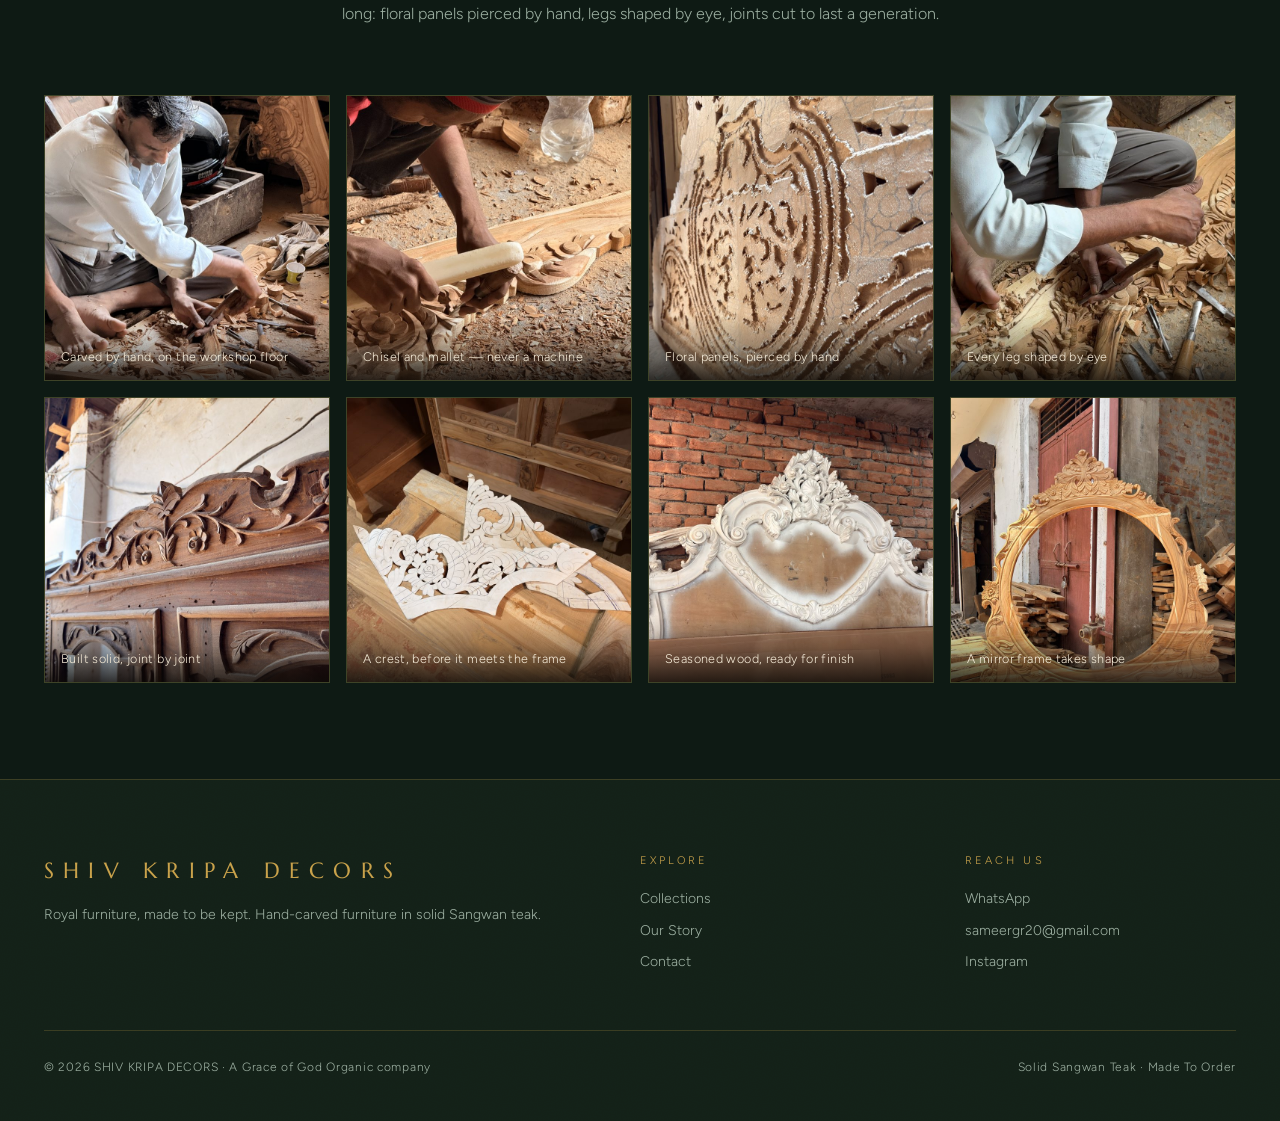
==== commit 35bee4a2: "Add Shiv Kripa Decors logo mark to nav + favicons - New brand mark (gold teardrop) in the nav as a m" ====
--- a/index.html
+++ b/index.html
@@ -1,6 +1,6 @@
 <!DOCTYPE html><html lang="en"><head><meta charset="UTF-8"><meta name="viewport" content="width=device-width,initial-scale=1">
 <title>Shiv Kripa Decors — Handcrafted Luxury Furniture</title><meta name="description" content="Shiv Kripa Decors — royal furniture hand-carved in solid Sangwan teak, India's most prized hardwood. Beds, sofa sets, dressing tables and almirahs, made to be kept for generations.">
-<script>try{var t=localStorage.getItem("sk-theme");if(t==="light")document.documentElement.setAttribute("data-theme","light");else if(t==="dark")document.documentElement.setAttribute("data-theme","dark");}catch(e){}</script><link rel="stylesheet" href="style.css"></head><body>
+<script>try{var t=localStorage.getItem("sk-theme");if(t==="light")document.documentElement.setAttribute("data-theme","light");else if(t==="dark")document.documentElement.setAttribute("data-theme","dark");}catch(e){}</script><link rel="icon" href="images/favicon.ico" sizes="any"><link rel="icon" type="image/png" sizes="32x32" href="images/favicon-32.png"><link rel="icon" type="image/png" sizes="16x16" href="images/favicon-16.png"><link rel="apple-touch-icon" href="images/apple-touch-icon.png"><link rel="stylesheet" href="style.css"></head><body>
 <div class="announce" id="announce"></div><nav id="nav"></nav>
 <header class="hero"><div class="hero-img" id="hero-img"></div>
   <div class="hero-arch"></div><div class="hero-arch b"></div>
--- a/style.css
+++ b/style.css
@@ -68,6 +68,10 @@
 nav{position:sticky;top:0;z-index:50;background:rgba(var(--ink-rgb),.82);backdrop-filter:blur(16px);border-bottom:1px solid var(--line)}
 .nav-in{display:flex;align-items:center;justify-content:space-between;height:78px}
 .logo{font-family:var(--display-2);font-size:22px;letter-spacing:.42em;color:var(--brass)}
+.brandlock{display:inline-flex;align-items:center;gap:13px}
+.brandlock .lmark{height:40px;width:auto;display:block;flex-shrink:0}
+.brandlock span{white-space:nowrap;font-size:20px;letter-spacing:.3em}
+@media(max-width:600px){.brandlock span{display:none}.brandlock .lmark{height:36px}}
 .nav-links{display:flex;gap:38px;font-size:12px;letter-spacing:.22em;text-transform:uppercase}
 .nav-links a{color:var(--dust);transition:color .3s}
 .nav-links a:hover,.nav-links a.on{color:var(--brass)}
